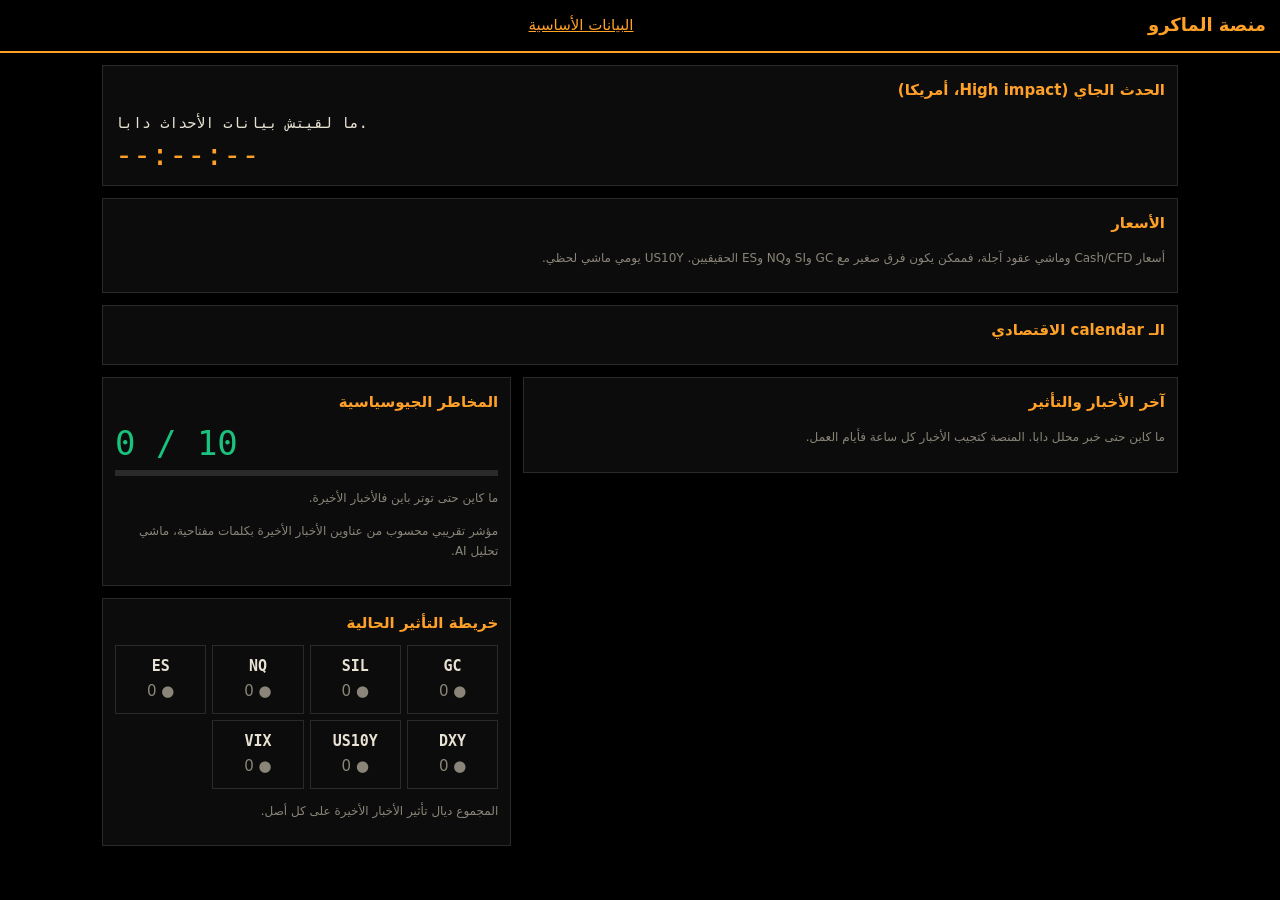
==== docs/index.html @ 212c4ec2 "Update index.html" ====
<!DOCTYPE html>
<html lang="ar" dir="rtl">
<head>
<meta charset="utf-8">
<meta name="viewport" content="width=device-width, initial-scale=1">
<title>منصة الماكرو</title>
<style>
:root{--bg:#000;--p:#0c0c0c;--ln:#2a2a2a;--tx:#e8e2d4;--mu:#8a8578;--am:#ffa028;--up:#19c37d;--dn:#ff4d4f}
*{box-sizing:border-box}
body{margin:0;background:var(--bg);color:var(--tx);font:15px/1.7 system-ui,sans-serif}
header{display:flex;justify-content:space-between;align-items:center;gap:8px;flex-wrap:wrap;padding:10px 14px;border-bottom:2px solid var(--am)}
h1{margin:0;font-size:18px;color:var(--am)}
h2{margin:0 0 8px;font-size:15px;color:var(--am)}
a.nav{color:var(--am)}
.tag{font-size:12px;color:var(--mu)}
main{display:grid;gap:12px;padding:12px;max-width:1100px;margin:auto}
@media(min-width:900px){main{grid-template-columns:1.6fr 1fr;align-items:start}.full{grid-column:1/-1}}
section{background:var(--p);border:1px solid var(--ln);padding:12px}
.tv{direction:ltr}
.news{padding:10px 0;border-top:1px solid var(--ln)}
.meta{display:flex;gap:10px;flex-wrap:wrap;font-size:12px;color:var(--mu)}
.hi{background:var(--am);color:#000;padding:0 6px;font-weight:600}
.news b{display:block;margin-top:2px}
.news a{color:var(--tx);text-decoration:none}
.news p{margin:4px 0 6px}
.chips{display:flex;gap:6px;flex-wrap:wrap}
.chip{border:1px solid var(--ln);padding:2px 8px;font-size:12px}
.up{color:var(--up)}.dn{color:var(--dn)}.nu{color:var(--mu)}.am{color:var(--am)}
.hm{display:grid;grid-template-columns:repeat(auto-fill,minmax(88px,1fr));gap:6px}
.cell{padding:8px;text-align:center;border:1px solid var(--ln)}
.ltr{direction:ltr;unicode-bidi:isolate;font-family:ui-monospace,monospace}
.risk{font-size:34px;line-height:1.2}
.bar{height:6px;background:var(--ln);margin:6px 0 10px}
.bar i{display:block;height:100%;width:0;background:var(--am)}
.zone{padding:6px 0;border-top:1px solid var(--ln);font-size:13px}
.zone b{color:var(--am)}
.cd{font-size:30px;color:var(--am);line-height:1.2}
.evrow{display:flex;justify-content:space-between;gap:8px;padding:6px 0;border-top:1px solid var(--ln);font-size:13px}
</style>
</head>
<body>
<header><h1>منصة الماكرو</h1><a class="nav" href="fundamentals.html">البيانات الأساسية</a><span class="tag" id="upd">كيتحمل...</span></header>
<main>

<section class="full"><h2>الحدث الجاي (High impact، أمريكا)</h2>
<div id="evname" class="ltr">--</div>
<div class="cd ltr" id="cd">--:--:--</div>
<div class="tag" id="evtime"></div>
<div id="evlist"></div></section>

<section class="full"><h2>الأسعار</h2>
<div class="tv tradingview-widget-container">
<div class="tradingview-widget-container__widget"></div>
<script type="text/javascript" src="https://s3.tradingview.com/external-embedding/embed-widget-market-quotes.js" async>
{
"width":"100%",
"height":360,
"symbolsGroups":[
{"name":"Markets","symbols":[
{"name":"OANDA:XAUUSD","displayName":"GC (Gold)"},
{"name":"OANDA:XAGUSD","displayName":"SIL (Silver)"},
{"name":"FOREXCOM:NSXUSD","displayName":"NQ (Nasdaq 100)"},
{"name":"FOREXCOM:SPXUSD","displayName":"ES (S&P 500)"},
{"name":"CAPITALCOM:DXY","displayName":"DXY"},
{"name":"FRED:DGS10","displayName":"US10Y"},
{"name":"CAPITALCOM:VIX","displayName":"VIX"}
]}
],
"showSymbolLogo":false,
"colorTheme":"dark",
"isTransparent":true,
"locale":"en"
}
</script>
</div>
<p class="tag">أسعار Cash/CFD وماشي عقود آجلة، فممكن يكون فرق صغير مع GC وSI وNQ وES الحقيقيين. US10Y يومي ماشي لحظي.</p></section>

<section class="full"><h2>الـ calendar الاقتصادي</h2>
<div class="tv tradingview-widget-container">
<div class="tradingview-widget-container__widget"></div>
<script type="text/javascript" src="https://s3.tradingview.com/external-embedding/embed-widget-events.js" async>
{
"colorTheme":"dark",
"isTransparent":true,
"width":"100%",
"height":"420",
"locale":"en",
"importanceFilter":"0,1",
"countryFilter":"us,eu,gb"
}
</script>
</div></section>

<section><h2>آخر الأخبار والتأثير</h2><div id="feed"></div></section>

<div>
<section><h2>المخاطر الجيوسياسية</h2>
<div class="risk ltr" id="risk">--</div>
<div class="bar"><i id="bar"></i></div>
<div id="zones"></div>
<p class="tag">مؤشر تقريبي محسوب من عناوين الأخبار الأخيرة بكلمات مفتاحية، ماشي تحليل AI.</p></section>

<section style="margin-top:12px"><h2>خريطة التأثير الحالية</h2><div class="hm" id="hm"></div>
<p class="tag">المجموع ديال تأثير الأخبار الأخيرة على كل أصل.</p></section>
</div>

</main>
<script>
var ASSETS=["GC","SIL","NQ","ES","DXY","US10Y","VIX"];
var DUR={instant:"لحظي",daily:"يومي",weekly:"أسبوعي"};
var ARR={up:"\u25b2",down:"\u25bc",neutral:"\u25cf"};
var CLS={up:"up",down:"dn",neutral:"nu"};
var GEO={
"الشرق الأوسط":["middle east","iran","israel","gaza","houthi","red sea","saudi","hormuz","lebanon","syria","yemen"],
"روسيا وأوكرانيا":["russia","ukraine","kremlin","putin","moscow","kyiv"],
"الصين وتايوان":["taiwan","south china sea","beijing"],
"كوريا":["north korea","pyongyang"],
"عقوبات وحرب تجارية":["sanction","tariff","embargo","trade war"]
};
function el(t,c,x){var e=document.createElement(t);if(c)e.className=c;if(x!==undefined)e.textContent=x;return e}

function geo(list){
  var items=list.slice(0,15),sum=0,zones={};
  items.forEach(function(n){
    var t=(n.title||"").toLowerCase(),hit=false;
    Object.keys(GEO).forEach(function(z){
      if(GEO[z].some(function(k){return t.indexOf(k)>-1})){
        hit=true;
        if(!zones[z])zones[z]={c:0,t:n.title||""};
        zones[z].c++;
      }
    });
    if(hit)sum+=(n.importance||2);
  });
  var idx=Math.min(10,Math.round(sum/4));
  var r=document.getElementById("risk");
  r.textContent=idx+" / 10";
  r.className="risk ltr "+(idx>=7?"dn":idx>=4?"am":"up");
  document.getElementById("bar").style.width=(idx*10)+"%";
  var z=document.getElementById("zones"),names=Object.keys(zones);
  if(!names.length){z.appendChild(el("p","tag","ما كاين حتى توتر باين فالأخبار الأخيرة."));return}
  names.sort(function(a,b){return zones[b].c-zones[a].c});
  names.forEach(function(nm){
    var d=el("div","zone");
    d.appendChild(el("b","",nm+" ("+zones[nm].c+") "));
    d.appendChild(el("span","tag ltr",zones[nm].t));
    z.appendChild(d);
  });
}

function render(list){
  var feed=document.getElementById("feed"),score={};
  ASSETS.forEach(function(a){score[a]=0});
  if(!list.length){feed.appendChild(el("p","tag","ما كاين حتى خبر محلل دابا. المنصة كتجيب الأخبار كل ساعة فأيام العمل."))}
  list.forEach(function(n){
    var d=el("div","news"),m=el("div","meta");
    m.appendChild(el("span","ltr",n.time||""));
    m.appendChild(el("span","",n.source||""));
    if((n.importance||0)>=4)m.appendChild(el("span","hi","High impact"));
    m.appendChild(el("span","","ثقة AI: "+(n.confidence||0)+"%"));
    d.appendChild(m);
    var b=el("b");
    if(/^https?:/.test(n.link||"")){var a=el("a","",n.title||"");a.href=n.link;a.target="_blank";a.rel="noopener";b.appendChild(a)}
    else b.textContent=n.title||"";
    d.appendChild(b);
    d.appendChild(el("p","",n.summary||""));
    var c=el("div","chips");
    (n.impacts||[]).forEach(function(i){
      var k=i.direction||"neutral";
      var ch=el("span","chip "+(CLS[k]||"nu"));
      ch.appendChild(el("span","ltr",i.asset+" "));
      ch.appendChild(document.createTextNode((ARR[k]||"")+" قوة "+i.strength+"/5 \u00b7 "+(DUR[i.duration]||i.duration)));
      c.appendChild(ch);
      if(score[i.asset]!==undefined)score[i.asset]+=(k==="up"?1:k==="down"?-1:0)*(i.strength||0);
    });
    d.appendChild(c);feed.appendChild(d);
  });
  var hm=document.getElementById("hm");
  ASSETS.forEach(function(a){
    var v=score[a],k=v>0?"up":v<0?"dn":"nu",cell=el("div","cell");
    cell.appendChild(el("b","ltr",a));cell.appendChild(el("br"));
    cell.appendChild(el("span",k,(v>0?"\u25b2 +":v<0?"\u25bc ":"\u25cf ")+v));
    hm.appendChild(cell);
  });
  geo(list);
  document.getElementById("upd").textContent=list.length?"آخر خبر: "+(list[0].time||"")+" (توقيت المغرب)":"";
}
fetch("news.json?t="+Date.now()).then(function(r){return r.json()}).then(render).catch(function(){
  document.getElementById("feed").appendChild(el("p","tag","ما قدرتش نحمل الأخبار. عاود حدث الصفحة بعد شوية."));
  document.getElementById("upd").textContent="";
});

var EVENTS=[];
function maTime(ts){
  return new Date(ts).toLocaleString("en-GB",{timeZone:"Africa/Casablanca",weekday:"short",day:"2-digit",month:"short",hour:"2-digit",minute:"2-digit"});
}
function pad(n){return String(n).padStart(2,"0")}
function tickEv(){
  var now=Date.now(),next=null;
  for(var i=0;i<EVENTS.length;i++){if(EVENTS[i].ts>now){next=EVENTS[i];break}}
  if(!next)return;
  var s=Math.floor((next.ts-now)/1000),d=Math.floor(s/86400),h=Math.floor(s%86400/3600),m=Math.floor(s%3600/60),sec=s%60;
  document.getElementById("cd").textContent=(d>0?d+"d ":"")+pad(h)+":"+pad(m)+":"+pad(sec);
}
function renderEvents(d){
  var name=document.getElementById("evname"),list=document.getElementById("evlist");
  if(!d||!d.calendar||!d.calendar.length){
    name.textContent="ما لقيتش بيانات الأحداث دابا.";
    return;
  }
  EVENTS=d.calendar;
  var now=Date.now(),up=EVENTS.filter(function(e){return e.ts>now});
  if(!up.length){name.textContent="ما كاين حتى حدث مهم فالأيام الجاية.";return}
  name.textContent=up[0].title;
  var t="التوقيت بالمغرب: "+maTime(up[0].ts);
  if(up[0].forecast)t+=" | Forecast: "+up[0].forecast;
  if(up[0].previous)t+=" | Previous: "+up[0].previous;
  document.getElementById("evtime").textContent=t;
  up.slice(1,5).forEach(function(e){
    var r=el("div","evrow");
    r.appendChild(el("span","ltr",e.title));
    r.appendChild(el("span","tag ltr",maTime(e.ts)));
    list.appendChild(r);
  });
  tickEv();setInterval(tickEv,1000);
}
fetch("data.json?t="+Date.now()).then(function(r){return r.json()}).then(renderEvents).catch(function(){
  document.getElementById("evname").textContent="ما لقيتش بيانات الأحداث دابا.";
});
</script>
</body>
</html>
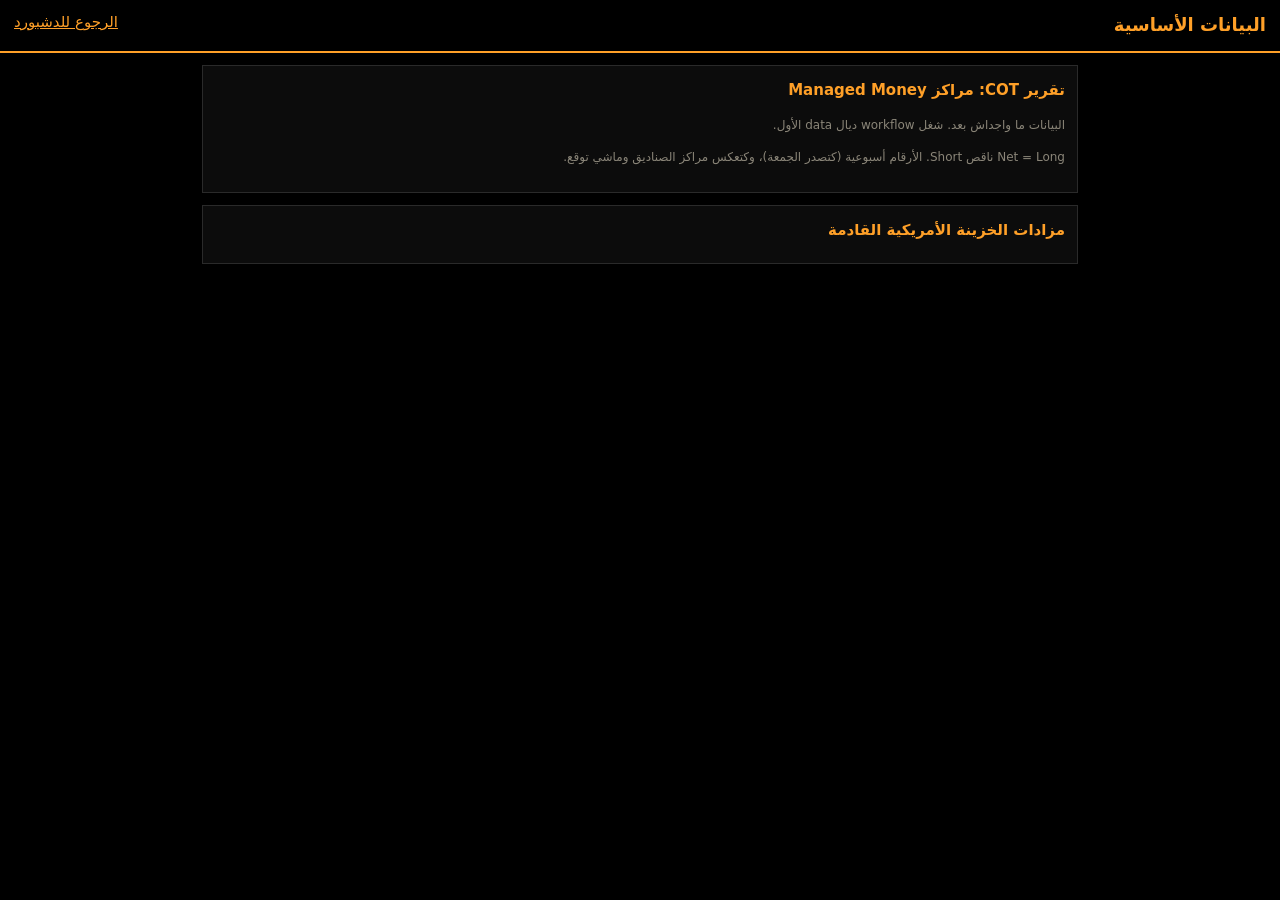
==== commit b4ef4f89: "Update index.html" ====
--- a/docs/index.html
+++ b/docs/index.html
@@ -3,229 +3,53 @@
 <head>
 <meta charset="utf-8">
 <meta name="viewport" content="width=device-width, initial-scale=1">
-<title>منصة الماكرو</title>
+<title>البيانات الأساسية</title>
 <style>
 :root{--bg:#000;--p:#0c0c0c;--ln:#2a2a2a;--tx:#e8e2d4;--mu:#8a8578;--am:#ffa028;--up:#19c37d;--dn:#ff4d4f}
 *{box-sizing:border-box}
 body{margin:0;background:var(--bg);color:var(--tx);font:15px/1.7 system-ui,sans-serif}
-header{display:flex;justify-content:space-between;align-items:center;gap:8px;flex-wrap:wrap;padding:10px 14px;border-bottom:2px solid var(--am)}
+header{display:flex;justify-content:space-between;gap:8px;flex-wrap:wrap;padding:10px 14px;border-bottom:2px solid var(--am)}
 h1{margin:0;font-size:18px;color:var(--am)}
 h2{margin:0 0 8px;font-size:15px;color:var(--am)}
-a.nav{color:var(--am)}
+a{color:var(--am)}
 .tag{font-size:12px;color:var(--mu)}
-main{display:grid;gap:12px;padding:12px;max-width:1100px;margin:auto}
-@media(min-width:900px){main{grid-template-columns:1.6fr 1fr;align-items:start}.full{grid-column:1/-1}}
+main{display:grid;gap:12px;padding:12px;max-width:900px;margin:auto}
 section{background:var(--p);border:1px solid var(--ln);padding:12px}
-.tv{direction:ltr}
-.news{padding:10px 0;border-top:1px solid var(--ln)}
-.meta{display:flex;gap:10px;flex-wrap:wrap;font-size:12px;color:var(--mu)}
-.hi{background:var(--am);color:#000;padding:0 6px;font-weight:600}
-.news b{display:block;margin-top:2px}
-.news a{color:var(--tx);text-decoration:none}
-.news p{margin:4px 0 6px}
-.chips{display:flex;gap:6px;flex-wrap:wrap}
-.chip{border:1px solid var(--ln);padding:2px 8px;font-size:12px}
-.up{color:var(--up)}.dn{color:var(--dn)}.nu{color:var(--mu)}.am{color:var(--am)}
-.hm{display:grid;grid-template-columns:repeat(auto-fill,minmax(88px,1fr));gap:6px}
-.cell{padding:8px;text-align:center;border:1px solid var(--ln)}
+.row{display:flex;justify-content:space-between;gap:8px;padding:6px 0;border-top:1px solid var(--ln);font-size:14px}
 .ltr{direction:ltr;unicode-bidi:isolate;font-family:ui-monospace,monospace}
-.risk{font-size:34px;line-height:1.2}
-.bar{height:6px;background:var(--ln);margin:6px 0 10px}
-.bar i{display:block;height:100%;width:0;background:var(--am)}
-.zone{padding:6px 0;border-top:1px solid var(--ln);font-size:13px}
-.zone b{color:var(--am)}
-.cd{font-size:30px;color:var(--am);line-height:1.2}
-.evrow{display:flex;justify-content:space-between;gap:8px;padding:6px 0;border-top:1px solid var(--ln);font-size:13px}
+.up{color:var(--up)}.dn{color:var(--dn)}
 </style>
 </head>
 <body>
-<header><h1>منصة الماكرو</h1><a class="nav" href="fundamentals.html">البيانات الأساسية</a><span class="tag" id="upd">كيتحمل...</span></header>
+<header><h1>البيانات الأساسية</h1><a href="index.html">الرجوع للدشبورد</a></header>
 <main>
-
-<section class="full"><h2>الحدث الجاي (High impact، أمريكا)</h2>
-<div id="evname" class="ltr">--</div>
-<div class="cd ltr" id="cd">--:--:--</div>
-<div class="tag" id="evtime"></div>
-<div id="evlist"></div></section>
-
-<section class="full"><h2>الأسعار</h2>
-<div class="tv tradingview-widget-container">
-<div class="tradingview-widget-container__widget"></div>
-<script type="text/javascript" src="https://s3.tradingview.com/external-embedding/embed-widget-market-quotes.js" async>
-{
-"width":"100%",
-"height":360,
-"symbolsGroups":[
-{"name":"Markets","symbols":[
-{"name":"OANDA:XAUUSD","displayName":"GC (Gold)"},
-{"name":"OANDA:XAGUSD","displayName":"SIL (Silver)"},
-{"name":"FOREXCOM:NSXUSD","displayName":"NQ (Nasdaq 100)"},
-{"name":"FOREXCOM:SPXUSD","displayName":"ES (S&P 500)"},
-{"name":"CAPITALCOM:DXY","displayName":"DXY"},
-{"name":"FRED:DGS10","displayName":"US10Y"},
-{"name":"CAPITALCOM:VIX","displayName":"VIX"}
-]}
-],
-"showSymbolLogo":false,
-"colorTheme":"dark",
-"isTransparent":true,
-"locale":"en"
-}
-</script>
-</div>
-<p class="tag">أسعار Cash/CFD وماشي عقود آجلة، فممكن يكون فرق صغير مع GC وSI وNQ وES الحقيقيين. US10Y يومي ماشي لحظي.</p></section>
-
-<section class="full"><h2>الـ calendar الاقتصادي</h2>
-<div class="tv tradingview-widget-container">
-<div class="tradingview-widget-container__widget"></div>
-<script type="text/javascript" src="https://s3.tradingview.com/external-embedding/embed-widget-events.js" async>
-{
-"colorTheme":"dark",
-"isTransparent":true,
-"width":"100%",
-"height":"420",
-"locale":"en",
-"importanceFilter":"0,1",
-"countryFilter":"us,eu,gb"
-}
-</script>
-</div></section>
-
-<section><h2>آخر الأخبار والتأثير</h2><div id="feed"></div></section>
-
-<div>
-<section><h2>المخاطر الجيوسياسية</h2>
-<div class="risk ltr" id="risk">--</div>
-<div class="bar"><i id="bar"></i></div>
-<div id="zones"></div>
-<p class="tag">مؤشر تقريبي محسوب من عناوين الأخبار الأخيرة بكلمات مفتاحية، ماشي تحليل AI.</p></section>
-
-<section style="margin-top:12px"><h2>خريطة التأثير الحالية</h2><div class="hm" id="hm"></div>
-<p class="tag">المجموع ديال تأثير الأخبار الأخيرة على كل أصل.</p></section>
-</div>
-
+<section><h2>تقرير COT: مراكز Managed Money</h2><div id="cot"></div>
+<p class="tag">Net = Long ناقص Short. الأرقام أسبوعية (كتصدر الجمعة)، وكتعكس مراكز الصناديق وماشي توقع.</p></section>
+<section><h2>مزادات الخزينة الأمريكية القادمة</h2><div id="auc"></div></section>
+<p class="tag" id="upd"></p>
 </main>
 <script>
-var ASSETS=["GC","SIL","NQ","ES","DXY","US10Y","VIX"];
-var DUR={instant:"لحظي",daily:"يومي",weekly:"أسبوعي"};
-var ARR={up:"\u25b2",down:"\u25bc",neutral:"\u25cf"};
-var CLS={up:"up",down:"dn",neutral:"nu"};
-var GEO={
-"الشرق الأوسط":["middle east","iran","israel","gaza","houthi","red sea","saudi","hormuz","lebanon","syria","yemen"],
-"روسيا وأوكرانيا":["russia","ukraine","kremlin","putin","moscow","kyiv"],
-"الصين وتايوان":["taiwan","south china sea","beijing"],
-"كوريا":["north korea","pyongyang"],
-"عقوبات وحرب تجارية":["sanction","tariff","embargo","trade war"]
-};
 function el(t,c,x){var e=document.createElement(t);if(c)e.className=c;if(x!==undefined)e.textContent=x;return e}
-
-function geo(list){
-  var items=list.slice(0,15),sum=0,zones={};
-  items.forEach(function(n){
-    var t=(n.title||"").toLowerCase(),hit=false;
-    Object.keys(GEO).forEach(function(z){
-      if(GEO[z].some(function(k){return t.indexOf(k)>-1})){
-        hit=true;
-        if(!zones[z])zones[z]={c:0,t:n.title||""};
-        zones[z].c++;
-      }
+function row(a,b,cls){var r=el("div","row");r.appendChild(el("span","",a));r.appendChild(el("span","ltr "+(cls||""),b));return r}
+function fmt(n){return Number(n).toLocaleString("en-US")}
+fetch("data.json?t="+Date.now()).then(function(r){return r.json()}).then(function(d){
+  var c=document.getElementById("cot"),a=document.getElementById("auc");
+  if(d.cot&&Object.keys(d.cot).length){
+    Object.keys(d.cot).forEach(function(k){
+      var x=d.cot[k];
+      c.appendChild(row(k+" ("+x.date+")","Long "+fmt(x.long)+" / Short "+fmt(x.short)));
+      c.appendChild(row("Net",fmt(x.net)+(x.change===null?"":" ("+(x.change>0?"+":"")+fmt(x.change)+")"),x.change>0?"up":x.change<0?"dn":""));
     });
-    if(hit)sum+=(n.importance||2);
-  });
-  var idx=Math.min(10,Math.round(sum/4));
-  var r=document.getElementById("risk");
-  r.textContent=idx+" / 10";
-  r.className="risk ltr "+(idx>=7?"dn":idx>=4?"am":"up");
-  document.getElementById("bar").style.width=(idx*10)+"%";
-  var z=document.getElementById("zones"),names=Object.keys(zones);
-  if(!names.length){z.appendChild(el("p","tag","ما كاين حتى توتر باين فالأخبار الأخيرة."));return}
-  names.sort(function(a,b){return zones[b].c-zones[a].c});
-  names.forEach(function(nm){
-    var d=el("div","zone");
-    d.appendChild(el("b","",nm+" ("+zones[nm].c+") "));
-    d.appendChild(el("span","tag ltr",zones[nm].t));
-    z.appendChild(d);
-  });
-}
-
-function render(list){
-  var feed=document.getElementById("feed"),score={};
-  ASSETS.forEach(function(a){score[a]=0});
-  if(!list.length){feed.appendChild(el("p","tag","ما كاين حتى خبر محلل دابا. المنصة كتجيب الأخبار كل ساعة فأيام العمل."))}
-  list.forEach(function(n){
-    var d=el("div","news"),m=el("div","meta");
-    m.appendChild(el("span","ltr",n.time||""));
-    m.appendChild(el("span","",n.source||""));
-    if((n.importance||0)>=4)m.appendChild(el("span","hi","High impact"));
-    m.appendChild(el("span","","ثقة AI: "+(n.confidence||0)+"%"));
-    d.appendChild(m);
-    var b=el("b");
-    if(/^https?:/.test(n.link||"")){var a=el("a","",n.title||"");a.href=n.link;a.target="_blank";a.rel="noopener";b.appendChild(a)}
-    else b.textContent=n.title||"";
-    d.appendChild(b);
-    d.appendChild(el("p","",n.summary||""));
-    var c=el("div","chips");
-    (n.impacts||[]).forEach(function(i){
-      var k=i.direction||"neutral";
-      var ch=el("span","chip "+(CLS[k]||"nu"));
-      ch.appendChild(el("span","ltr",i.asset+" "));
-      ch.appendChild(document.createTextNode((ARR[k]||"")+" قوة "+i.strength+"/5 \u00b7 "+(DUR[i.duration]||i.duration)));
-      c.appendChild(ch);
-      if(score[i.asset]!==undefined)score[i.asset]+=(k==="up"?1:k==="down"?-1:0)*(i.strength||0);
+  }else c.appendChild(el("p","tag","ما قدرتش نجيب بيانات COT دابا."));
+  if(d.auctions&&d.auctions.length){
+    d.auctions.forEach(function(x){
+      var amt=parseFloat(x.amount);
+      a.appendChild(row(x.date+" \u00b7 "+x.type,(x.term||"")+(isNaN(amt)?"":" \u00b7 $"+(amt/1e9).toFixed(1)+"B")));
     });
-    d.appendChild(c);feed.appendChild(d);
-  });
-  var hm=document.getElementById("hm");
-  ASSETS.forEach(function(a){
-    var v=score[a],k=v>0?"up":v<0?"dn":"nu",cell=el("div","cell");
-    cell.appendChild(el("b","ltr",a));cell.appendChild(el("br"));
-    cell.appendChild(el("span",k,(v>0?"\u25b2 +":v<0?"\u25bc ":"\u25cf ")+v));
-    hm.appendChild(cell);
-  });
-  geo(list);
-  document.getElementById("upd").textContent=list.length?"آخر خبر: "+(list[0].time||"")+" (توقيت المغرب)":"";
-}
-fetch("news.json?t="+Date.now()).then(function(r){return r.json()}).then(render).catch(function(){
-  document.getElementById("feed").appendChild(el("p","tag","ما قدرتش نحمل الأخبار. عاود حدث الصفحة بعد شوية."));
-  document.getElementById("upd").textContent="";
-});
-
-var EVENTS=[];
-function maTime(ts){
-  return new Date(ts).toLocaleString("en-GB",{timeZone:"Africa/Casablanca",weekday:"short",day:"2-digit",month:"short",hour:"2-digit",minute:"2-digit"});
-}
-function pad(n){return String(n).padStart(2,"0")}
-function tickEv(){
-  var now=Date.now(),next=null;
-  for(var i=0;i<EVENTS.length;i++){if(EVENTS[i].ts>now){next=EVENTS[i];break}}
-  if(!next)return;
-  var s=Math.floor((next.ts-now)/1000),d=Math.floor(s/86400),h=Math.floor(s%86400/3600),m=Math.floor(s%3600/60),sec=s%60;
-  document.getElementById("cd").textContent=(d>0?d+"d ":"")+pad(h)+":"+pad(m)+":"+pad(sec);
-}
-function renderEvents(d){
-  var name=document.getElementById("evname"),list=document.getElementById("evlist");
-  if(!d||!d.calendar||!d.calendar.length){
-    name.textContent="ما لقيتش بيانات الأحداث دابا.";
-    return;
-  }
-  EVENTS=d.calendar;
-  var now=Date.now(),up=EVENTS.filter(function(e){return e.ts>now});
-  if(!up.length){name.textContent="ما كاين حتى حدث مهم فالأيام الجاية.";return}
-  name.textContent=up[0].title;
-  var t="التوقيت بالمغرب: "+maTime(up[0].ts);
-  if(up[0].forecast)t+=" | Forecast: "+up[0].forecast;
-  if(up[0].previous)t+=" | Previous: "+up[0].previous;
-  document.getElementById("evtime").textContent=t;
-  up.slice(1,5).forEach(function(e){
-    var r=el("div","evrow");
-    r.appendChild(el("span","ltr",e.title));
-    r.appendChild(el("span","tag ltr",maTime(e.ts)));
-    list.appendChild(r);
-  });
-  tickEv();setInterval(tickEv,1000);
-}
-fetch("data.json?t="+Date.now()).then(function(r){return r.json()}).then(renderEvents).catch(function(){
-  document.getElementById("evname").textContent="ما لقيتش بيانات الأحداث دابا.";
+  }else a.appendChild(el("p","tag","ما قدرتش نجيب المزادات دابا."));
+  document.getElementById("upd").textContent="آخر تحديث: "+d.updated+" (توقيت المغرب)";
+}).catch(function(){
+  document.getElementById("cot").appendChild(el("p","tag","البيانات ما واجداش بعد. شغل workflow ديال data الأول."));
 });
 </script>
 </body>
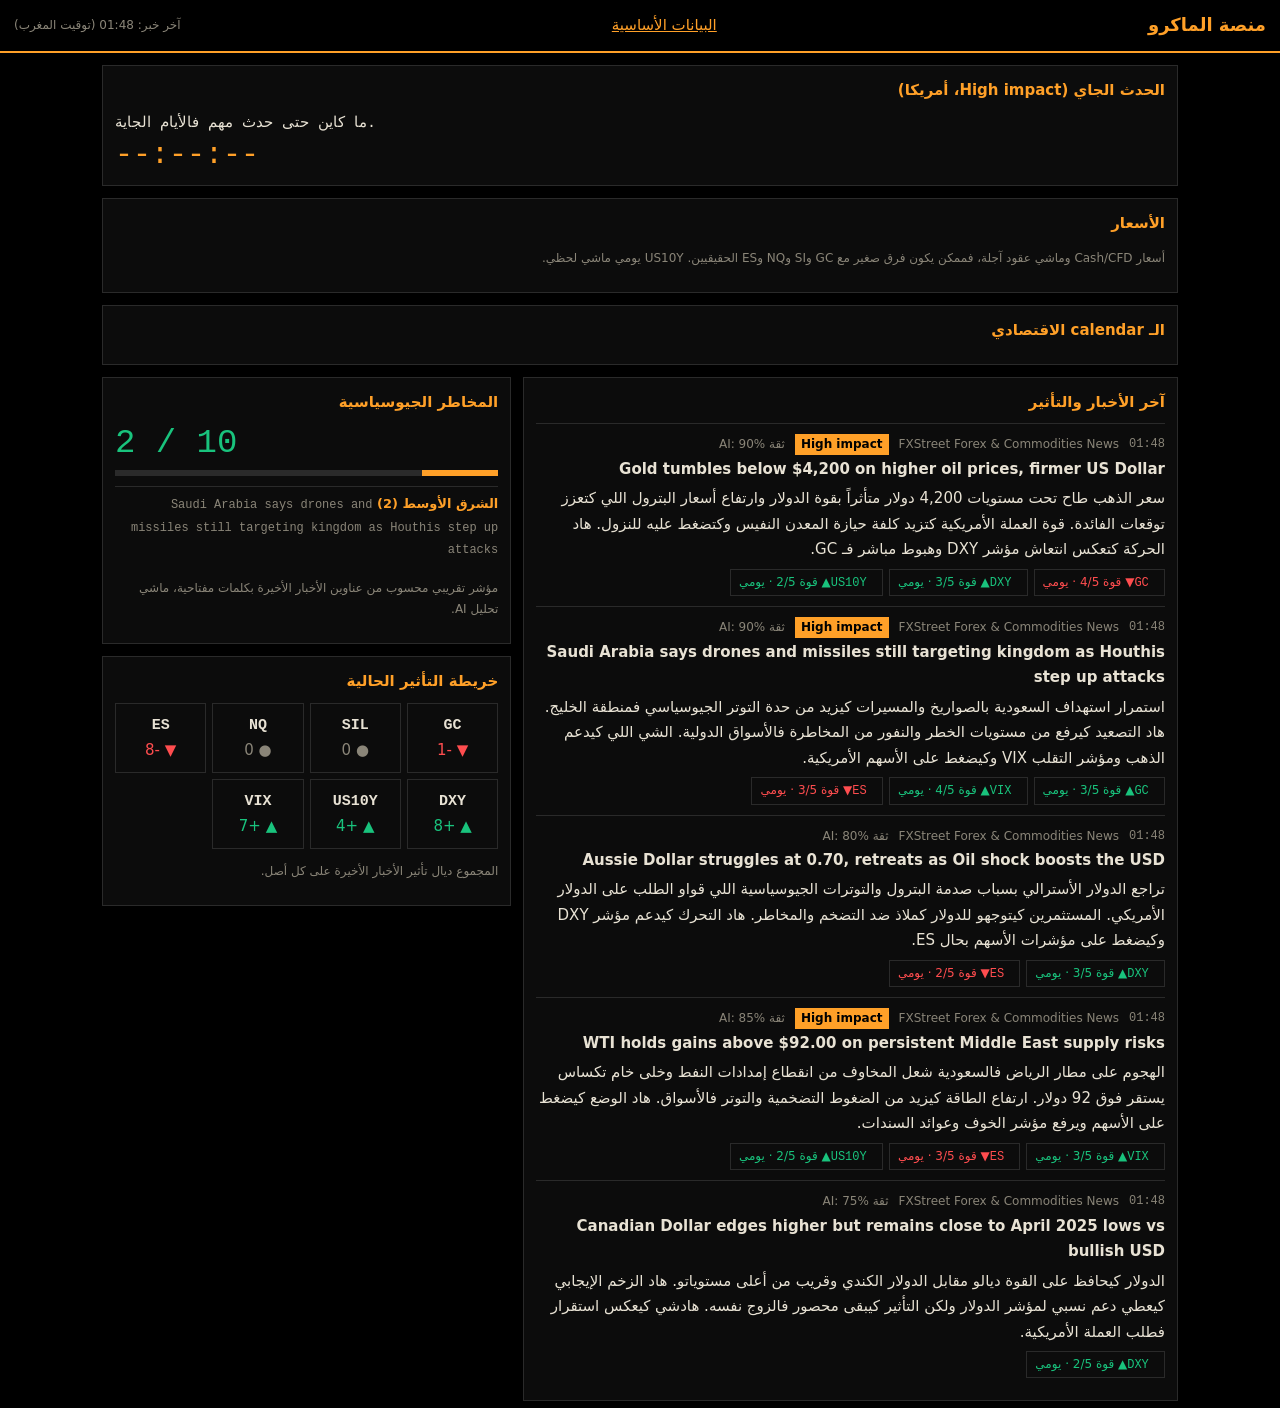
==== commit 433883b8: "Update index.html" ====
--- a/docs/index.html
+++ b/docs/index.html
@@ -3,53 +3,229 @@
 <head>
 <meta charset="utf-8">
 <meta name="viewport" content="width=device-width, initial-scale=1">
-<title>البيانات الأساسية</title>
+<title>منصة الماكرو</title>
 <style>
 :root{--bg:#000;--p:#0c0c0c;--ln:#2a2a2a;--tx:#e8e2d4;--mu:#8a8578;--am:#ffa028;--up:#19c37d;--dn:#ff4d4f}
 *{box-sizing:border-box}
 body{margin:0;background:var(--bg);color:var(--tx);font:15px/1.7 system-ui,sans-serif}
-header{display:flex;justify-content:space-between;gap:8px;flex-wrap:wrap;padding:10px 14px;border-bottom:2px solid var(--am)}
+header{display:flex;justify-content:space-between;align-items:center;gap:8px;flex-wrap:wrap;padding:10px 14px;border-bottom:2px solid var(--am)}
 h1{margin:0;font-size:18px;color:var(--am)}
 h2{margin:0 0 8px;font-size:15px;color:var(--am)}
-a{color:var(--am)}
+a.nav{color:var(--am)}
 .tag{font-size:12px;color:var(--mu)}
-main{display:grid;gap:12px;padding:12px;max-width:900px;margin:auto}
+main{display:grid;gap:12px;padding:12px;max-width:1100px;margin:auto}
+@media(min-width:900px){main{grid-template-columns:1.6fr 1fr;align-items:start}.full{grid-column:1/-1}}
 section{background:var(--p);border:1px solid var(--ln);padding:12px}
-.row{display:flex;justify-content:space-between;gap:8px;padding:6px 0;border-top:1px solid var(--ln);font-size:14px}
+.tv{direction:ltr}
+.news{padding:10px 0;border-top:1px solid var(--ln)}
+.meta{display:flex;gap:10px;flex-wrap:wrap;font-size:12px;color:var(--mu)}
+.hi{background:var(--am);color:#000;padding:0 6px;font-weight:600}
+.news b{display:block;margin-top:2px}
+.news a{color:var(--tx);text-decoration:none}
+.news p{margin:4px 0 6px}
+.chips{display:flex;gap:6px;flex-wrap:wrap}
+.chip{border:1px solid var(--ln);padding:2px 8px;font-size:12px}
+.up{color:var(--up)}.dn{color:var(--dn)}.nu{color:var(--mu)}.am{color:var(--am)}
+.hm{display:grid;grid-template-columns:repeat(auto-fill,minmax(88px,1fr));gap:6px}
+.cell{padding:8px;text-align:center;border:1px solid var(--ln)}
 .ltr{direction:ltr;unicode-bidi:isolate;font-family:ui-monospace,monospace}
-.up{color:var(--up)}.dn{color:var(--dn)}
+.risk{font-size:34px;line-height:1.2}
+.bar{height:6px;background:var(--ln);margin:6px 0 10px}
+.bar i{display:block;height:100%;width:0;background:var(--am)}
+.zone{padding:6px 0;border-top:1px solid var(--ln);font-size:13px}
+.zone b{color:var(--am)}
+.cd{font-size:30px;color:var(--am);line-height:1.2}
+.evrow{display:flex;justify-content:space-between;gap:8px;padding:6px 0;border-top:1px solid var(--ln);font-size:13px}
 </style>
 </head>
 <body>
-<header><h1>البيانات الأساسية</h1><a href="index.html">الرجوع للدشبورد</a></header>
+<header><h1>منصة الماكرو</h1><a class="nav" href="fundamentals.html">البيانات الأساسية</a><span class="tag" id="upd">كيتحمل...</span></header>
 <main>
-<section><h2>تقرير COT: مراكز Managed Money</h2><div id="cot"></div>
-<p class="tag">Net = Long ناقص Short. الأرقام أسبوعية (كتصدر الجمعة)، وكتعكس مراكز الصناديق وماشي توقع.</p></section>
-<section><h2>مزادات الخزينة الأمريكية القادمة</h2><div id="auc"></div></section>
-<p class="tag" id="upd"></p>
+
+<section class="full"><h2>الحدث الجاي (High impact، أمريكا)</h2>
+<div id="evname" class="ltr">--</div>
+<div class="cd ltr" id="cd">--:--:--</div>
+<div class="tag" id="evtime"></div>
+<div id="evlist"></div></section>
+
+<section class="full"><h2>الأسعار</h2>
+<div class="tv tradingview-widget-container">
+<div class="tradingview-widget-container__widget"></div>
+<script type="text/javascript" src="https://s3.tradingview.com/external-embedding/embed-widget-market-quotes.js" async>
+{
+"width":"100%",
+"height":360,
+"symbolsGroups":[
+{"name":"Markets","symbols":[
+{"name":"OANDA:XAUUSD","displayName":"GC (Gold)"},
+{"name":"OANDA:XAGUSD","displayName":"SIL (Silver)"},
+{"name":"FOREXCOM:NSXUSD","displayName":"NQ (Nasdaq 100)"},
+{"name":"FOREXCOM:SPXUSD","displayName":"ES (S&P 500)"},
+{"name":"CAPITALCOM:DXY","displayName":"DXY"},
+{"name":"FRED:DGS10","displayName":"US10Y"},
+{"name":"CAPITALCOM:VIX","displayName":"VIX"}
+]}
+],
+"showSymbolLogo":false,
+"colorTheme":"dark",
+"isTransparent":true,
+"locale":"en"
+}
+</script>
+</div>
+<p class="tag">أسعار Cash/CFD وماشي عقود آجلة، فممكن يكون فرق صغير مع GC وSI وNQ وES الحقيقيين. US10Y يومي ماشي لحظي.</p></section>
+
+<section class="full"><h2>الـ calendar الاقتصادي</h2>
+<div class="tv tradingview-widget-container">
+<div class="tradingview-widget-container__widget"></div>
+<script type="text/javascript" src="https://s3.tradingview.com/external-embedding/embed-widget-events.js" async>
+{
+"colorTheme":"dark",
+"isTransparent":true,
+"width":"100%",
+"height":"420",
+"locale":"en",
+"importanceFilter":"0,1",
+"countryFilter":"us,eu,gb"
+}
+</script>
+</div></section>
+
+<section><h2>آخر الأخبار والتأثير</h2><div id="feed"></div></section>
+
+<div>
+<section><h2>المخاطر الجيوسياسية</h2>
+<div class="risk ltr" id="risk">--</div>
+<div class="bar"><i id="bar"></i></div>
+<div id="zones"></div>
+<p class="tag">مؤشر تقريبي محسوب من عناوين الأخبار الأخيرة بكلمات مفتاحية، ماشي تحليل AI.</p></section>
+
+<section style="margin-top:12px"><h2>خريطة التأثير الحالية</h2><div class="hm" id="hm"></div>
+<p class="tag">المجموع ديال تأثير الأخبار الأخيرة على كل أصل.</p></section>
+</div>
+
 </main>
 <script>
+var ASSETS=["GC","SIL","NQ","ES","DXY","US10Y","VIX"];
+var DUR={instant:"لحظي",daily:"يومي",weekly:"أسبوعي"};
+var ARR={up:"\u25b2",down:"\u25bc",neutral:"\u25cf"};
+var CLS={up:"up",down:"dn",neutral:"nu"};
+var GEO={
+"الشرق الأوسط":["middle east","iran","israel","gaza","houthi","red sea","saudi","hormuz","lebanon","syria","yemen"],
+"روسيا وأوكرانيا":["russia","ukraine","kremlin","putin","moscow","kyiv"],
+"الصين وتايوان":["taiwan","south china sea","beijing"],
+"كوريا":["north korea","pyongyang"],
+"عقوبات وحرب تجارية":["sanction","tariff","embargo","trade war"]
+};
 function el(t,c,x){var e=document.createElement(t);if(c)e.className=c;if(x!==undefined)e.textContent=x;return e}
-function row(a,b,cls){var r=el("div","row");r.appendChild(el("span","",a));r.appendChild(el("span","ltr "+(cls||""),b));return r}
-function fmt(n){return Number(n).toLocaleString("en-US")}
-fetch("data.json?t="+Date.now()).then(function(r){return r.json()}).then(function(d){
-  var c=document.getElementById("cot"),a=document.getElementById("auc");
-  if(d.cot&&Object.keys(d.cot).length){
-    Object.keys(d.cot).forEach(function(k){
-      var x=d.cot[k];
-      c.appendChild(row(k+" ("+x.date+")","Long "+fmt(x.long)+" / Short "+fmt(x.short)));
-      c.appendChild(row("Net",fmt(x.net)+(x.change===null?"":" ("+(x.change>0?"+":"")+fmt(x.change)+")"),x.change>0?"up":x.change<0?"dn":""));
+
+function geo(list){
+  var items=list.slice(0,15),sum=0,zones={};
+  items.forEach(function(n){
+    var t=(n.title||"").toLowerCase(),hit=false;
+    Object.keys(GEO).forEach(function(z){
+      if(GEO[z].some(function(k){return t.indexOf(k)>-1})){
+        hit=true;
+        if(!zones[z])zones[z]={c:0,t:n.title||""};
+        zones[z].c++;
+      }
     });
-  }else c.appendChild(el("p","tag","ما قدرتش نجيب بيانات COT دابا."));
-  if(d.auctions&&d.auctions.length){
-    d.auctions.forEach(function(x){
-      var amt=parseFloat(x.amount);
-      a.appendChild(row(x.date+" \u00b7 "+x.type,(x.term||"")+(isNaN(amt)?"":" \u00b7 $"+(amt/1e9).toFixed(1)+"B")));
+    if(hit)sum+=(n.importance||2);
+  });
+  var idx=Math.min(10,Math.round(sum/4));
+  var r=document.getElementById("risk");
+  r.textContent=idx+" / 10";
+  r.className="risk ltr "+(idx>=7?"dn":idx>=4?"am":"up");
+  document.getElementById("bar").style.width=(idx*10)+"%";
+  var z=document.getElementById("zones"),names=Object.keys(zones);
+  if(!names.length){z.appendChild(el("p","tag","ما كاين حتى توتر باين فالأخبار الأخيرة."));return}
+  names.sort(function(a,b){return zones[b].c-zones[a].c});
+  names.forEach(function(nm){
+    var d=el("div","zone");
+    d.appendChild(el("b","",nm+" ("+zones[nm].c+") "));
+    d.appendChild(el("span","tag ltr",zones[nm].t));
+    z.appendChild(d);
+  });
+}
+
+function render(list){
+  var feed=document.getElementById("feed"),score={};
+  ASSETS.forEach(function(a){score[a]=0});
+  if(!list.length){feed.appendChild(el("p","tag","ما كاين حتى خبر محلل دابا. المنصة كتجيب الأخبار كل ساعة فأيام العمل."))}
+  list.forEach(function(n){
+    var d=el("div","news"),m=el("div","meta");
+    m.appendChild(el("span","ltr",n.time||""));
+    m.appendChild(el("span","",n.source||""));
+    if((n.importance||0)>=4)m.appendChild(el("span","hi","High impact"));
+    m.appendChild(el("span","","ثقة AI: "+(n.confidence||0)+"%"));
+    d.appendChild(m);
+    var b=el("b");
+    if(/^https?:/.test(n.link||"")){var a=el("a","",n.title||"");a.href=n.link;a.target="_blank";a.rel="noopener";b.appendChild(a)}
+    else b.textContent=n.title||"";
+    d.appendChild(b);
+    d.appendChild(el("p","",n.summary||""));
+    var c=el("div","chips");
+    (n.impacts||[]).forEach(function(i){
+      var k=i.direction||"neutral";
+      var ch=el("span","chip "+(CLS[k]||"nu"));
+      ch.appendChild(el("span","ltr",i.asset+" "));
+      ch.appendChild(document.createTextNode((ARR[k]||"")+" قوة "+i.strength+"/5 \u00b7 "+(DUR[i.duration]||i.duration)));
+      c.appendChild(ch);
+      if(score[i.asset]!==undefined)score[i.asset]+=(k==="up"?1:k==="down"?-1:0)*(i.strength||0);
     });
-  }else a.appendChild(el("p","tag","ما قدرتش نجيب المزادات دابا."));
-  document.getElementById("upd").textContent="آخر تحديث: "+d.updated+" (توقيت المغرب)";
-}).catch(function(){
-  document.getElementById("cot").appendChild(el("p","tag","البيانات ما واجداش بعد. شغل workflow ديال data الأول."));
+    d.appendChild(c);feed.appendChild(d);
+  });
+  var hm=document.getElementById("hm");
+  ASSETS.forEach(function(a){
+    var v=score[a],k=v>0?"up":v<0?"dn":"nu",cell=el("div","cell");
+    cell.appendChild(el("b","ltr",a));cell.appendChild(el("br"));
+    cell.appendChild(el("span",k,(v>0?"\u25b2 +":v<0?"\u25bc ":"\u25cf ")+v));
+    hm.appendChild(cell);
+  });
+  geo(list);
+  document.getElementById("upd").textContent=list.length?"آخر خبر: "+(list[0].time||"")+" (توقيت المغرب)":"";
+}
+fetch("news.json?t="+Date.now()).then(function(r){return r.json()}).then(render).catch(function(){
+  document.getElementById("feed").appendChild(el("p","tag","ما قدرتش نحمل الأخبار. عاود حدث الصفحة بعد شوية."));
+  document.getElementById("upd").textContent="";
+});
+
+var EVENTS=[];
+function maTime(ts){
+  return new Date(ts).toLocaleString("en-GB",{timeZone:"Africa/Casablanca",weekday:"short",day:"2-digit",month:"short",hour:"2-digit",minute:"2-digit"});
+}
+function pad(n){return String(n).padStart(2,"0")}
+function tickEv(){
+  var now=Date.now(),next=null;
+  for(var i=0;i<EVENTS.length;i++){if(EVENTS[i].ts>now){next=EVENTS[i];break}}
+  if(!next)return;
+  var s=Math.floor((next.ts-now)/1000),d=Math.floor(s/86400),h=Math.floor(s%86400/3600),m=Math.floor(s%3600/60),sec=s%60;
+  document.getElementById("cd").textContent=(d>0?d+"d ":"")+pad(h)+":"+pad(m)+":"+pad(sec);
+}
+function renderEvents(d){
+  var name=document.getElementById("evname"),list=document.getElementById("evlist");
+  if(!d||!d.calendar||!d.calendar.length){
+    name.textContent="ما لقيتش بيانات الأحداث دابا.";
+    return;
+  }
+  EVENTS=d.calendar;
+  var now=Date.now(),up=EVENTS.filter(function(e){return e.ts>now});
+  if(!up.length){name.textContent="ما كاين حتى حدث مهم فالأيام الجاية.";return}
+  name.textContent=up[0].title;
+  var t="التوقيت بالمغرب: "+maTime(up[0].ts);
+  if(up[0].forecast)t+=" | Forecast: "+up[0].forecast;
+  if(up[0].previous)t+=" | Previous: "+up[0].previous;
+  document.getElementById("evtime").textContent=t;
+  up.slice(1,5).forEach(function(e){
+    var r=el("div","evrow");
+    r.appendChild(el("span","ltr",e.title));
+    r.appendChild(el("span","tag ltr",maTime(e.ts)));
+    list.appendChild(r);
+  });
+  tickEv();setInterval(tickEv,1000);
+}
+fetch("data.json?t="+Date.now()).then(function(r){return r.json()}).then(renderEvents).catch(function(){
+  document.getElementById("evname").textContent="ما لقيتش بيانات الأحداث دابا.";
 });
 </script>
 </body>
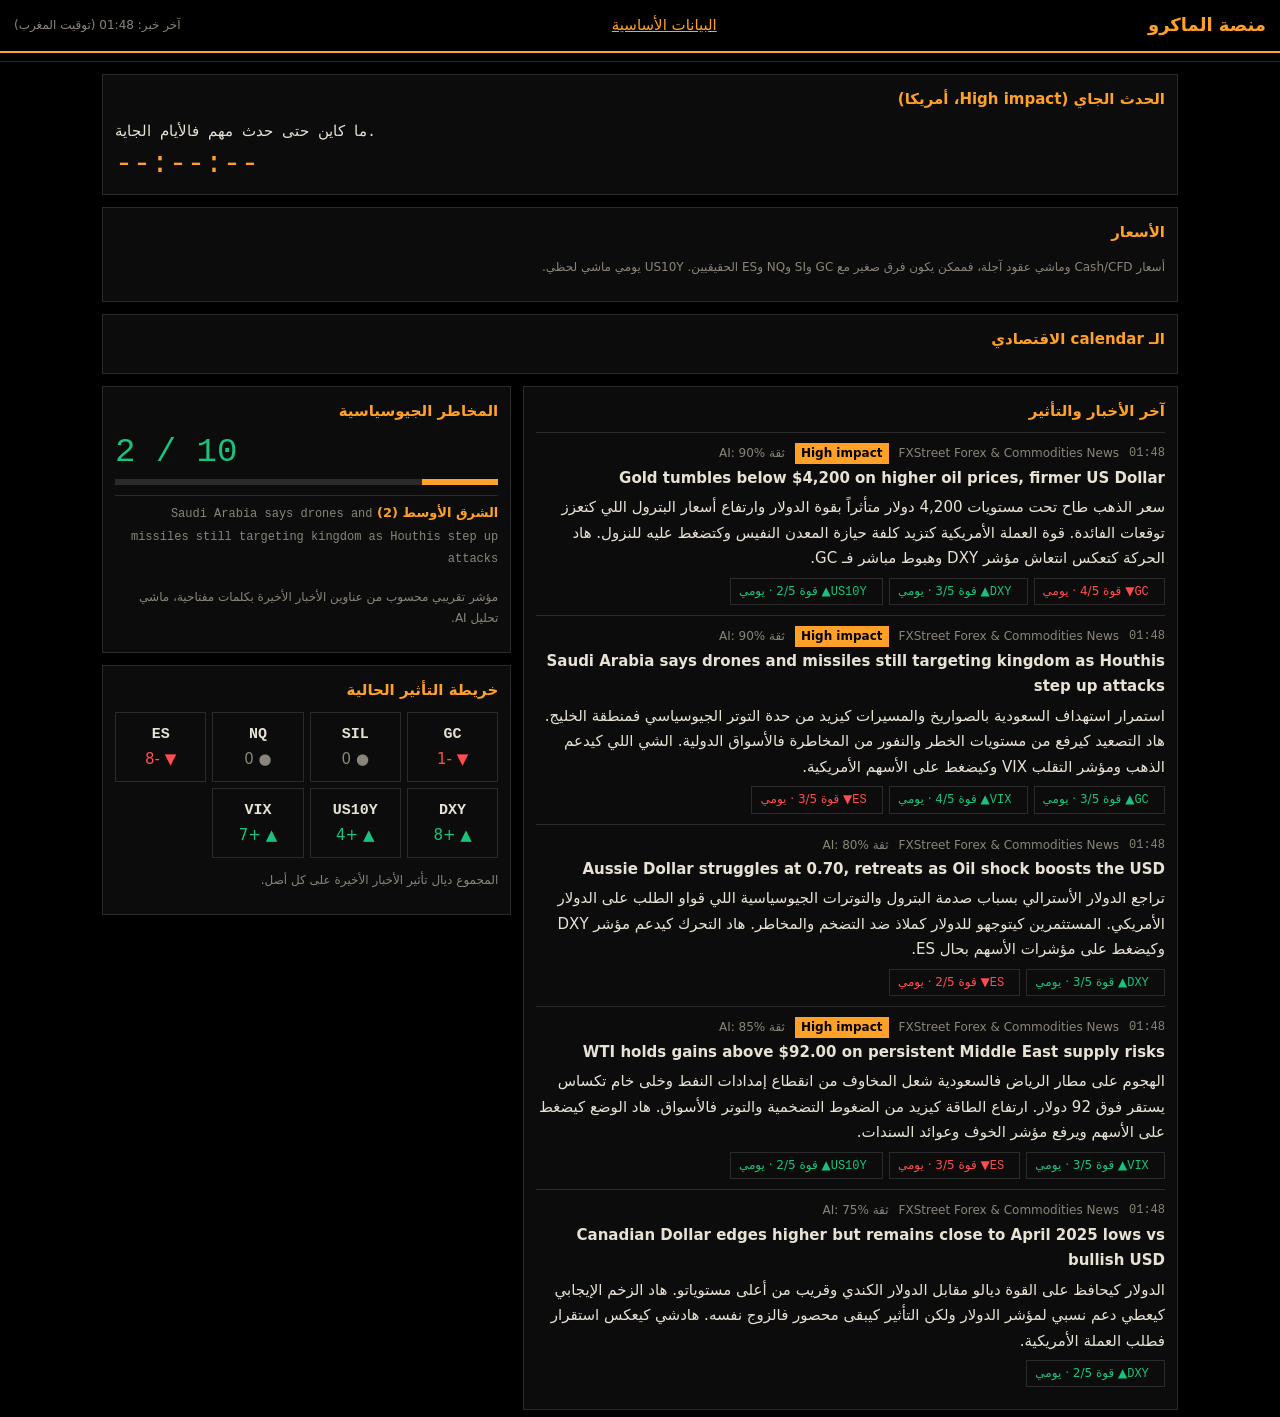
==== commit 1e3f9a36: "Update index.html" ====
--- a/docs/index.html
+++ b/docs/index.html
@@ -13,6 +13,8 @@
 h2{margin:0 0 8px;font-size:15px;color:var(--am)}
 a.nav{color:var(--am)}
 .tag{font-size:12px;color:var(--mu)}
+.status{padding:4px 14px;font-size:12px;border-bottom:1px solid var(--ln);color:var(--mu)}
+.status.bad{color:#000;background:var(--dn)}
 main{display:grid;gap:12px;padding:12px;max-width:1100px;margin:auto}
 @media(min-width:900px){main{grid-template-columns:1.6fr 1fr;align-items:start}.full{grid-column:1/-1}}
 section{background:var(--p);border:1px solid var(--ln);padding:12px}
@@ -40,6 +42,7 @@
 </head>
 <body>
 <header><h1>منصة الماكرو</h1><a class="nav" href="fundamentals.html">البيانات الأساسية</a><span class="tag" id="upd">كيتحمل...</span></header>
+<div class="status" id="health"></div>
 <main>
 
 <section class="full"><h2>الحدث الجاي (High impact، أمريكا)</h2>
@@ -227,6 +230,33 @@
 fetch("data.json?t="+Date.now()).then(function(r){return r.json()}).then(renderEvents).catch(function(){
   document.getElementById("evname").textContent="ما لقيتش بيانات الأحداث دابا.";
 });
+
+var AI_TXT={ok:"Gemini خدام",quota:"حد Gemini وصل",error:"خطأ فـ Gemini",idle:"ما كاين أخبار جديدة"};
+function ageText(min){
+  if(min<60)return min+" دقيقة";
+  var h=Math.floor(min/60);
+  return h<24?h+" ساعة":Math.floor(h/24)+" يوم";
+}
+function inWorkHours(){
+  var p=new Intl.DateTimeFormat("en-GB",{timeZone:"Africa/Casablanca",weekday:"short",hour:"2-digit",hour12:false}).formatToParts(new Date());
+  var wd="",hr=0;
+  p.forEach(function(x){if(x.type==="weekday")wd=x.value;if(x.type==="hour")hr=parseInt(x.value,10)%24});
+  return ["Mon","Tue","Wed","Thu","Fri"].indexOf(wd)>-1&&hr>=7&&hr<=21;
+}
+fetch("status.json?t="+Date.now()).then(function(r){return r.json()}).then(function(s){
+  var box=document.getElementById("health");
+  var last=new Date(s.last_run).getTime();
+  if(isNaN(last))return;
+  var min=Math.max(0,Math.floor((Date.now()-last)/60000));
+  var txt="آخر تشغيل للبوت: قبل "+ageText(min)+" | "+(AI_TXT[s.ai]||s.ai);
+  if(min>180&&inWorkHours()){
+    box.className="status bad";
+    txt="تنبيه: البوت ما خدمش من "+ageText(min)+". شوف Actions فـ GitHub.";
+  }else if(s.ai==="quota"||s.ai==="error"){
+    box.className="status bad";
+  }
+  box.textContent=txt;
+}).catch(function(){});
 </script>
 </body>
 </html>
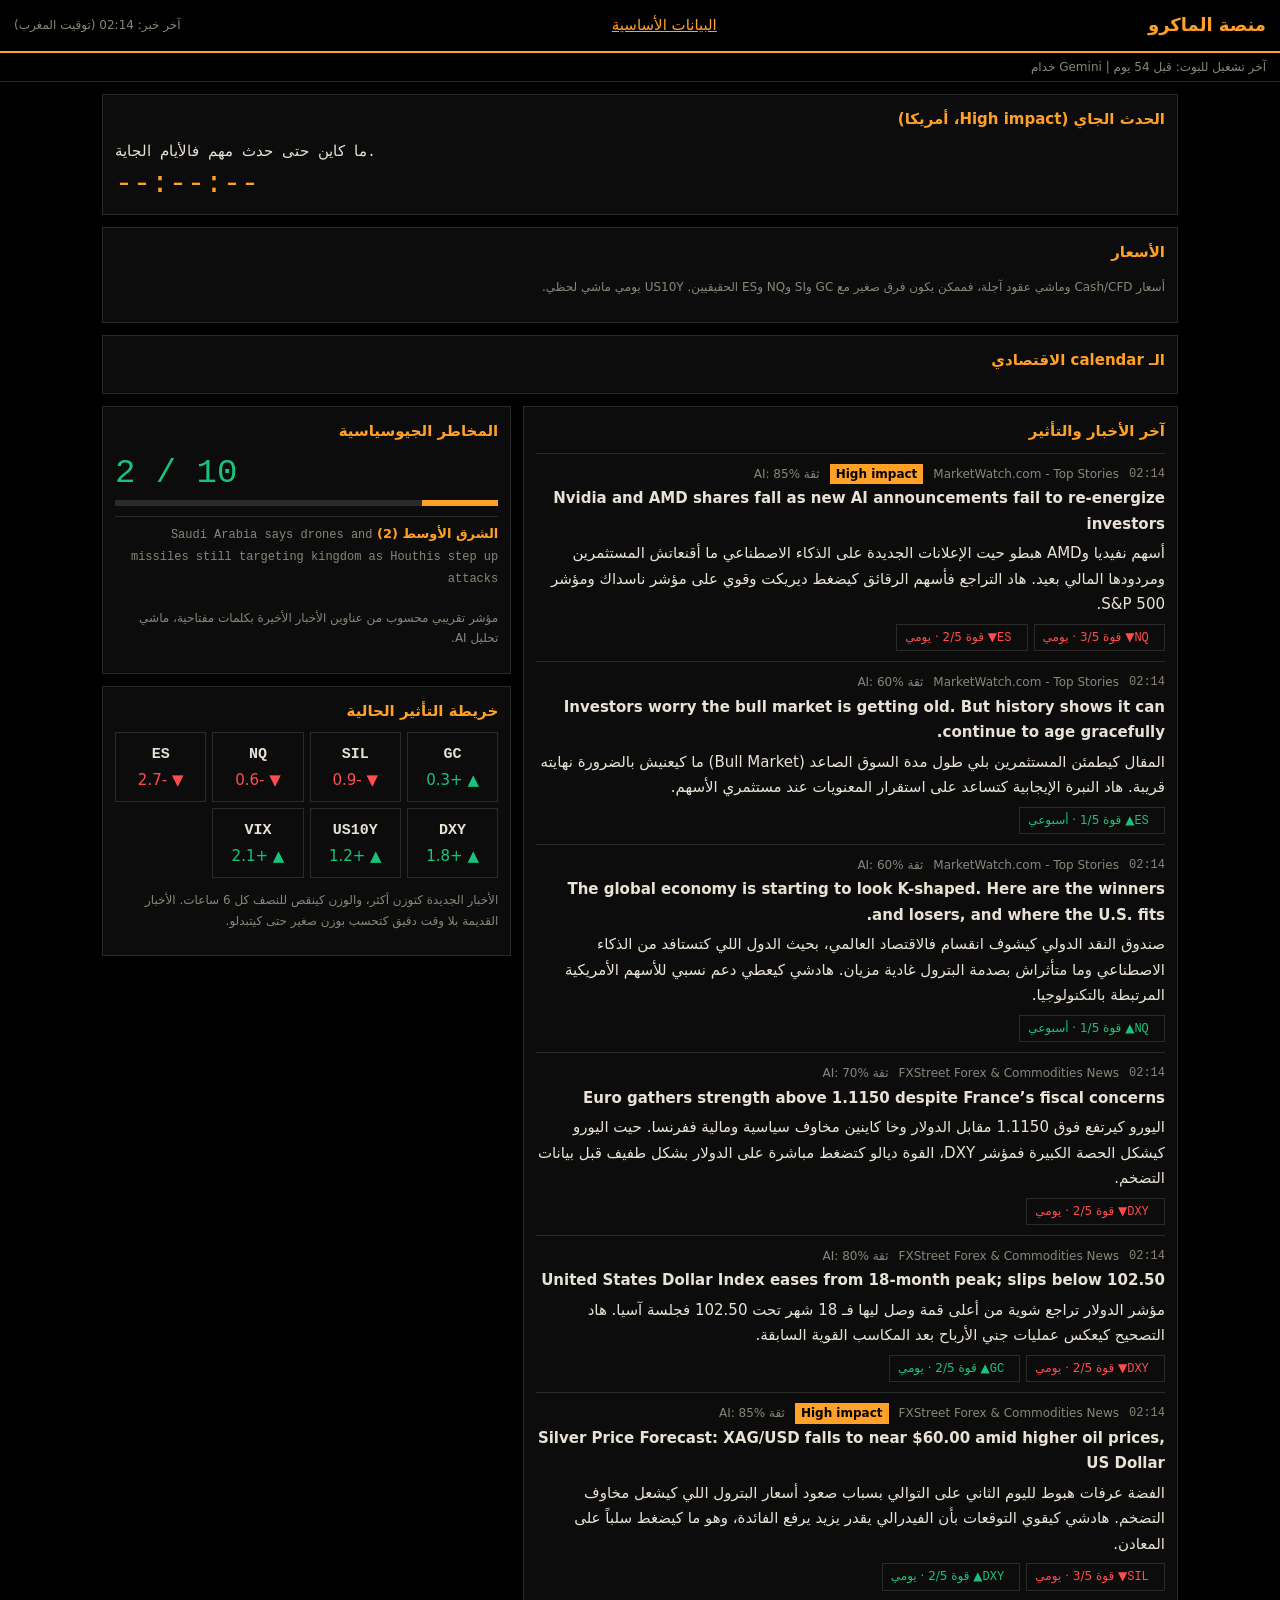
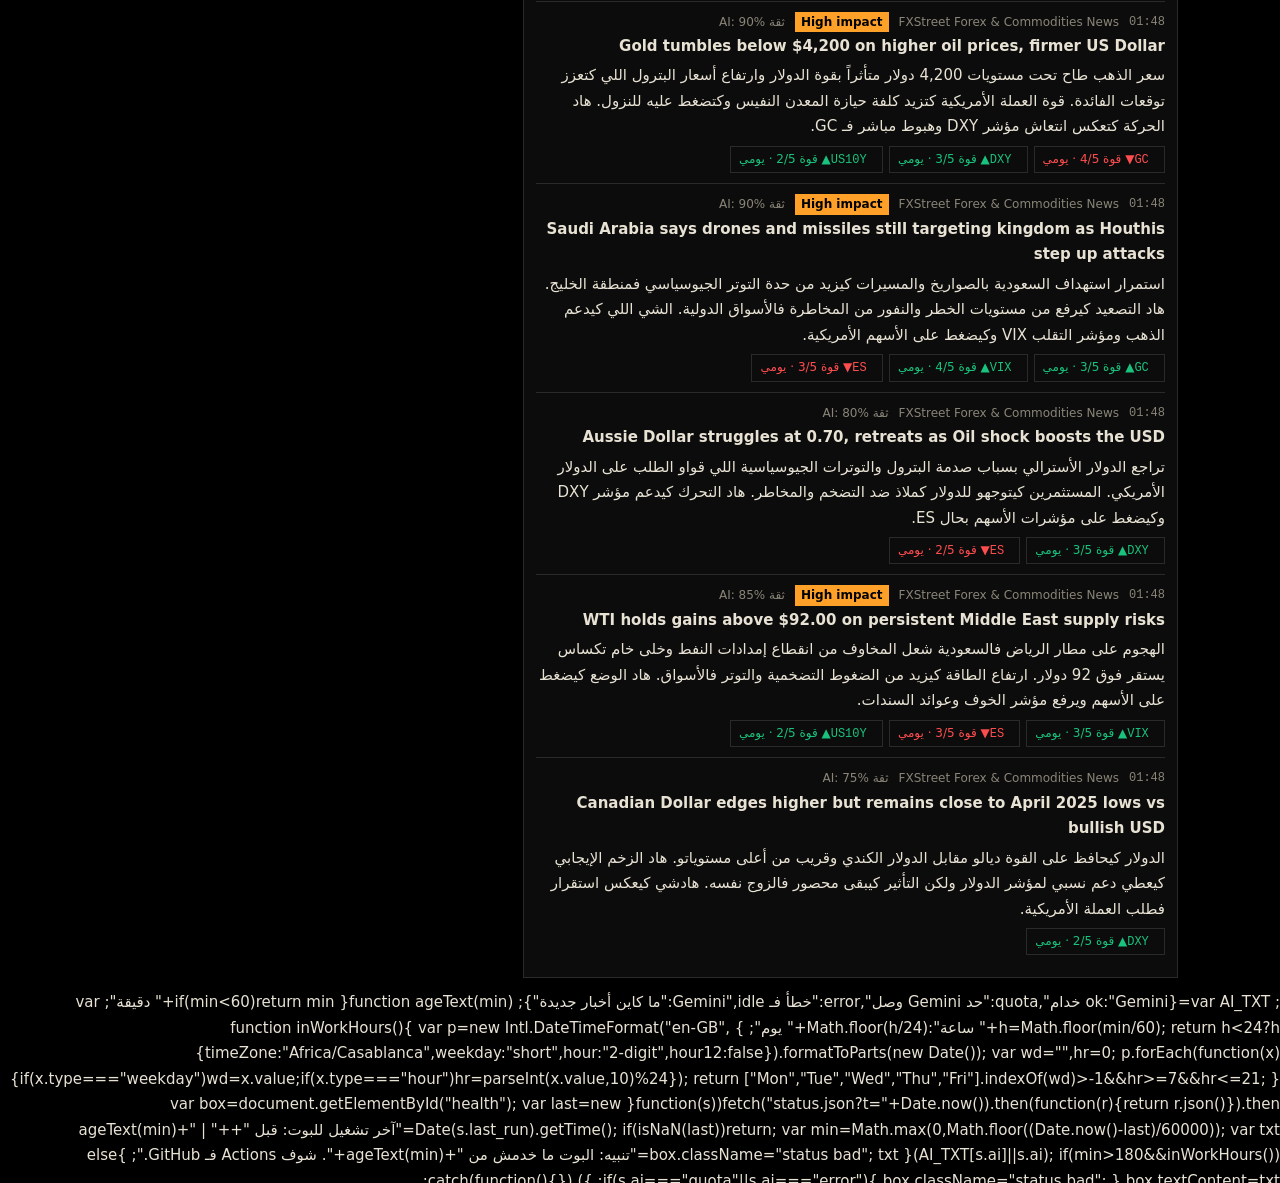
==== commit cd031318: "Update index.html" ====
--- a/docs/index.html
+++ b/docs/index.html
@@ -104,7 +104,7 @@
 <p class="tag">مؤشر تقريبي محسوب من عناوين الأخبار الأخيرة بكلمات مفتاحية، ماشي تحليل AI.</p></section>
 
 <section style="margin-top:12px"><h2>خريطة التأثير الحالية</h2><div class="hm" id="hm"></div>
-<p class="tag">المجموع ديال تأثير الأخبار الأخيرة على كل أصل.</p></section>
+<p class="tag">الأخبار الجديدة كتوزن أكثر، والوزن كينقص للنصف كل 6 ساعات. الأخبار القديمة بلا وقت دقيق كتحسب بوزن صغير حتى كيتبدلو.</p></section>
 </div>
 
 </main>
@@ -122,6 +122,19 @@
 };
 function el(t,c,x){var e=document.createElement(t);if(c)e.className=c;if(x!==undefined)e.textContent=x;return e}
 
+function ageH(n){return n.ts?Math.max(0,(Date.now()-n.ts)/3600000):null}
+function weight(n){
+  var h=ageH(n);
+  if(h===null)return 0.3;
+  if(h>48)return 0;
+  return Math.pow(0.5,h/6);
+}
+function agoText(h){
+  if(h<1)return "قبل "+Math.max(1,Math.round(h*60))+" د";
+  if(h<24)return "قبل "+Math.round(h)+" س";
+  return "قبل "+Math.round(h/24)+" ي";
+}
+
 function geo(list){
   var items=list.slice(0,15),sum=0,zones={};
   items.forEach(function(n){
@@ -156,8 +169,9 @@
   ASSETS.forEach(function(a){score[a]=0});
   if(!list.length){feed.appendChild(el("p","tag","ما كاين حتى خبر محلل دابا. المنصة كتجيب الأخبار كل ساعة فأيام العمل."))}
   list.forEach(function(n){
-    var d=el("div","news"),m=el("div","meta");
+    var d=el("div","news"),m=el("div","meta"),w=weight(n),h=ageH(n);
     m.appendChild(el("span","ltr",n.time||""));
+    if(h!==null)m.appendChild(el("span","",agoText(h)));
     m.appendChild(el("span","",n.source||""));
     if((n.importance||0)>=4)m.appendChild(el("span","hi","High impact"));
     m.appendChild(el("span","","ثقة AI: "+(n.confidence||0)+"%"));
@@ -174,13 +188,13 @@
       ch.appendChild(el("span","ltr",i.asset+" "));
       ch.appendChild(document.createTextNode((ARR[k]||"")+" قوة "+i.strength+"/5 \u00b7 "+(DUR[i.duration]||i.duration)));
       c.appendChild(ch);
-      if(score[i.asset]!==undefined)score[i.asset]+=(k==="up"?1:k==="down"?-1:0)*(i.strength||0);
+      if(score[i.asset]!==undefined)score[i.asset]+=(k==="up"?1:k==="down"?-1:0)*(i.strength||0)*w;
     });
     d.appendChild(c);feed.appendChild(d);
   });
   var hm=document.getElementById("hm");
   ASSETS.forEach(function(a){
-    var v=score[a],k=v>0?"up":v<0?"dn":"nu",cell=el("div","cell");
+    var v=Math.round(score[a]*10)/10,k=v>0?"up":v<0?"dn":"nu",cell=el("div","cell");
     cell.appendChild(el("b","ltr",a));cell.appendChild(el("br"));
     cell.appendChild(el("span",k,(v>0?"\u25b2 +":v<0?"\u25bc ":"\u25cf ")+v));
     hm.appendChild(cell);
@@ -259,4 +273,34 @@
 }).catch(function(){});
 </script>
 </body>
+</html>;
+
+var AI_TXT={ok:"Gemini خدام",quota:"حد Gemini وصل",error:"خطأ فـ Gemini",idle:"ما كاين أخبار جديدة"};
+function ageText(min){
+  if(min<60)return min+" دقيقة";
+  var h=Math.floor(min/60);
+  return h<24?h+" ساعة":Math.floor(h/24)+" يوم";
+}
+function inWorkHours(){
+  var p=new Intl.DateTimeFormat("en-GB",{timeZone:"Africa/Casablanca",weekday:"short",hour:"2-digit",hour12:false}).formatToParts(new Date());
+  var wd="",hr=0;
+  p.forEach(function(x){if(x.type==="weekday")wd=x.value;if(x.type==="hour")hr=parseInt(x.value,10)%24});
+  return ["Mon","Tue","Wed","Thu","Fri"].indexOf(wd)>-1&&hr>=7&&hr<=21;
+}
+fetch("status.json?t="+Date.now()).then(function(r){return r.json()}).then(function(s){
+  var box=document.getElementById("health");
+  var last=new Date(s.last_run).getTime();
+  if(isNaN(last))return;
+  var min=Math.max(0,Math.floor((Date.now()-last)/60000));
+  var txt="آخر تشغيل للبوت: قبل "+ageText(min)+" | "+(AI_TXT[s.ai]||s.ai);
+  if(min>180&&inWorkHours()){
+    box.className="status bad";
+    txt="تنبيه: البوت ما خدمش من "+ageText(min)+". شوف Actions فـ GitHub.";
+  }else if(s.ai==="quota"||s.ai==="error"){
+    box.className="status bad";
+  }
+  box.textContent=txt;
+}).catch(function(){});
+</script>
+</body>
 </html>
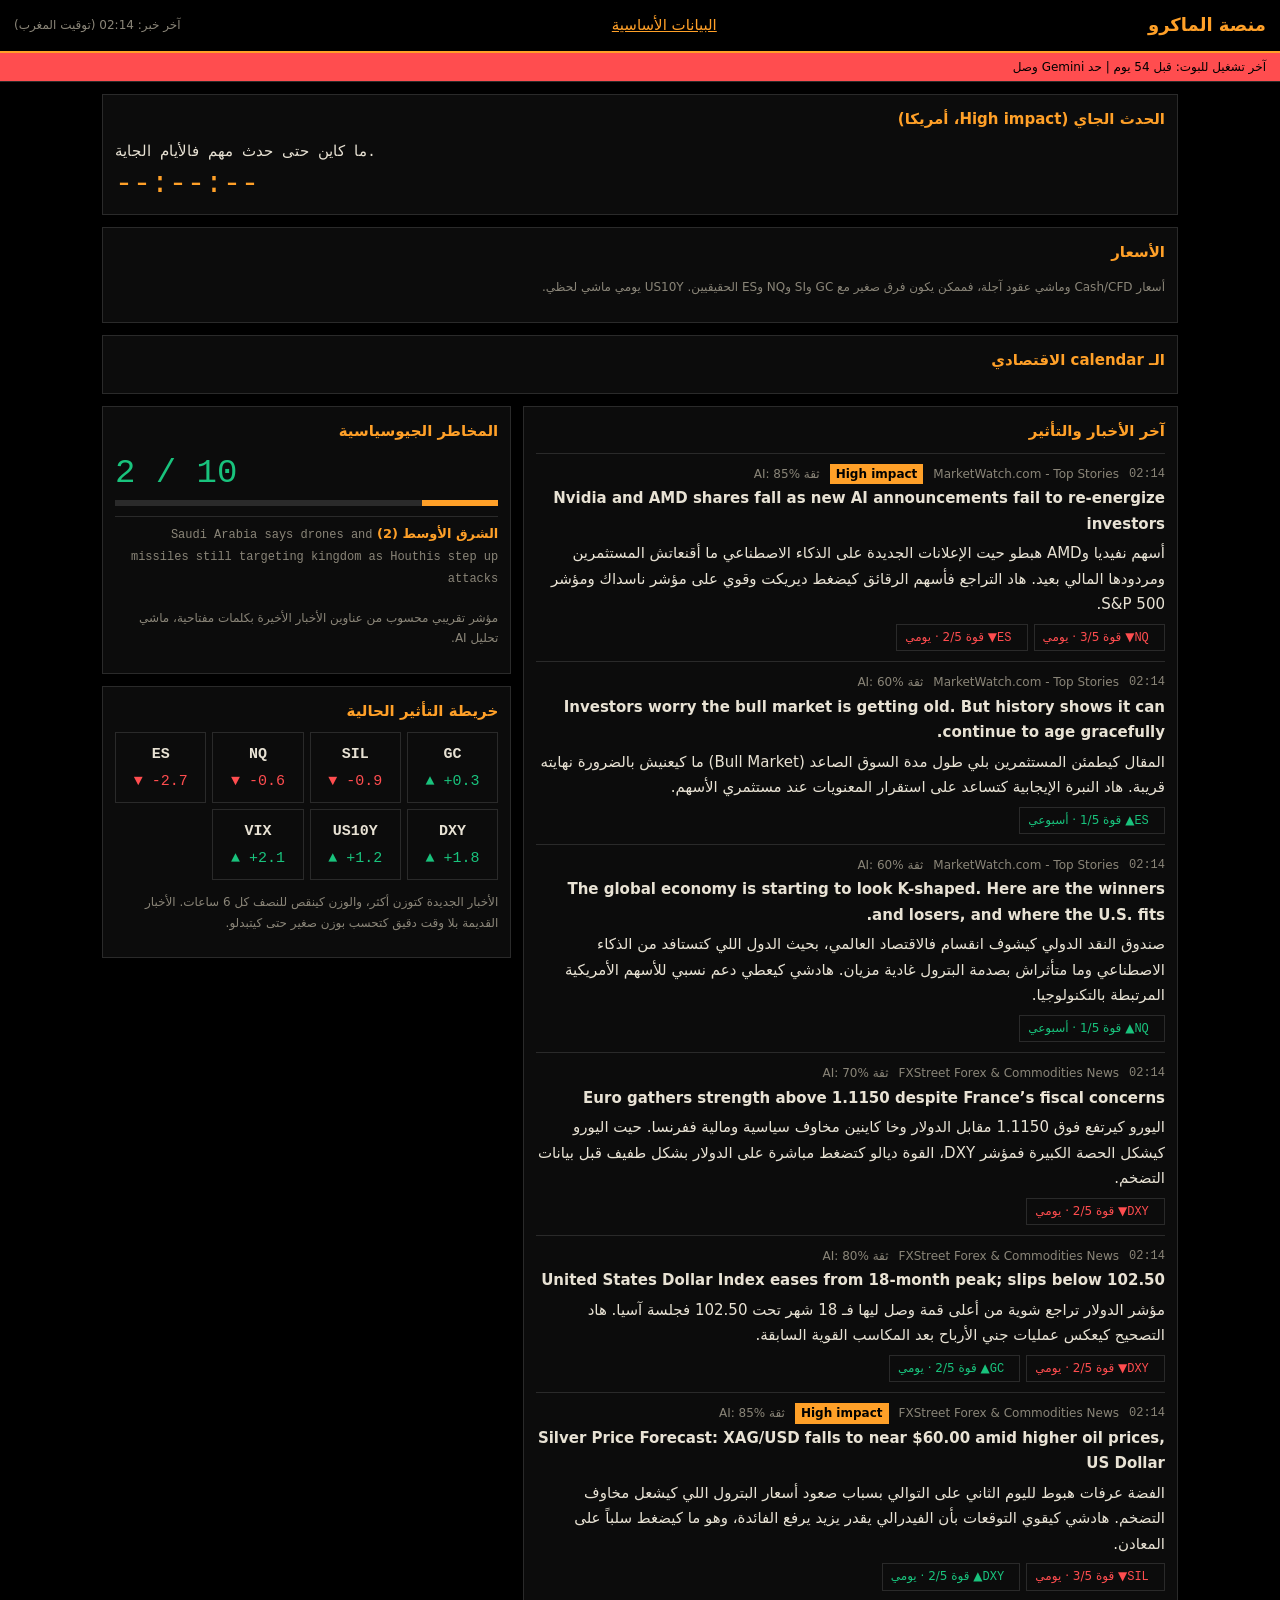
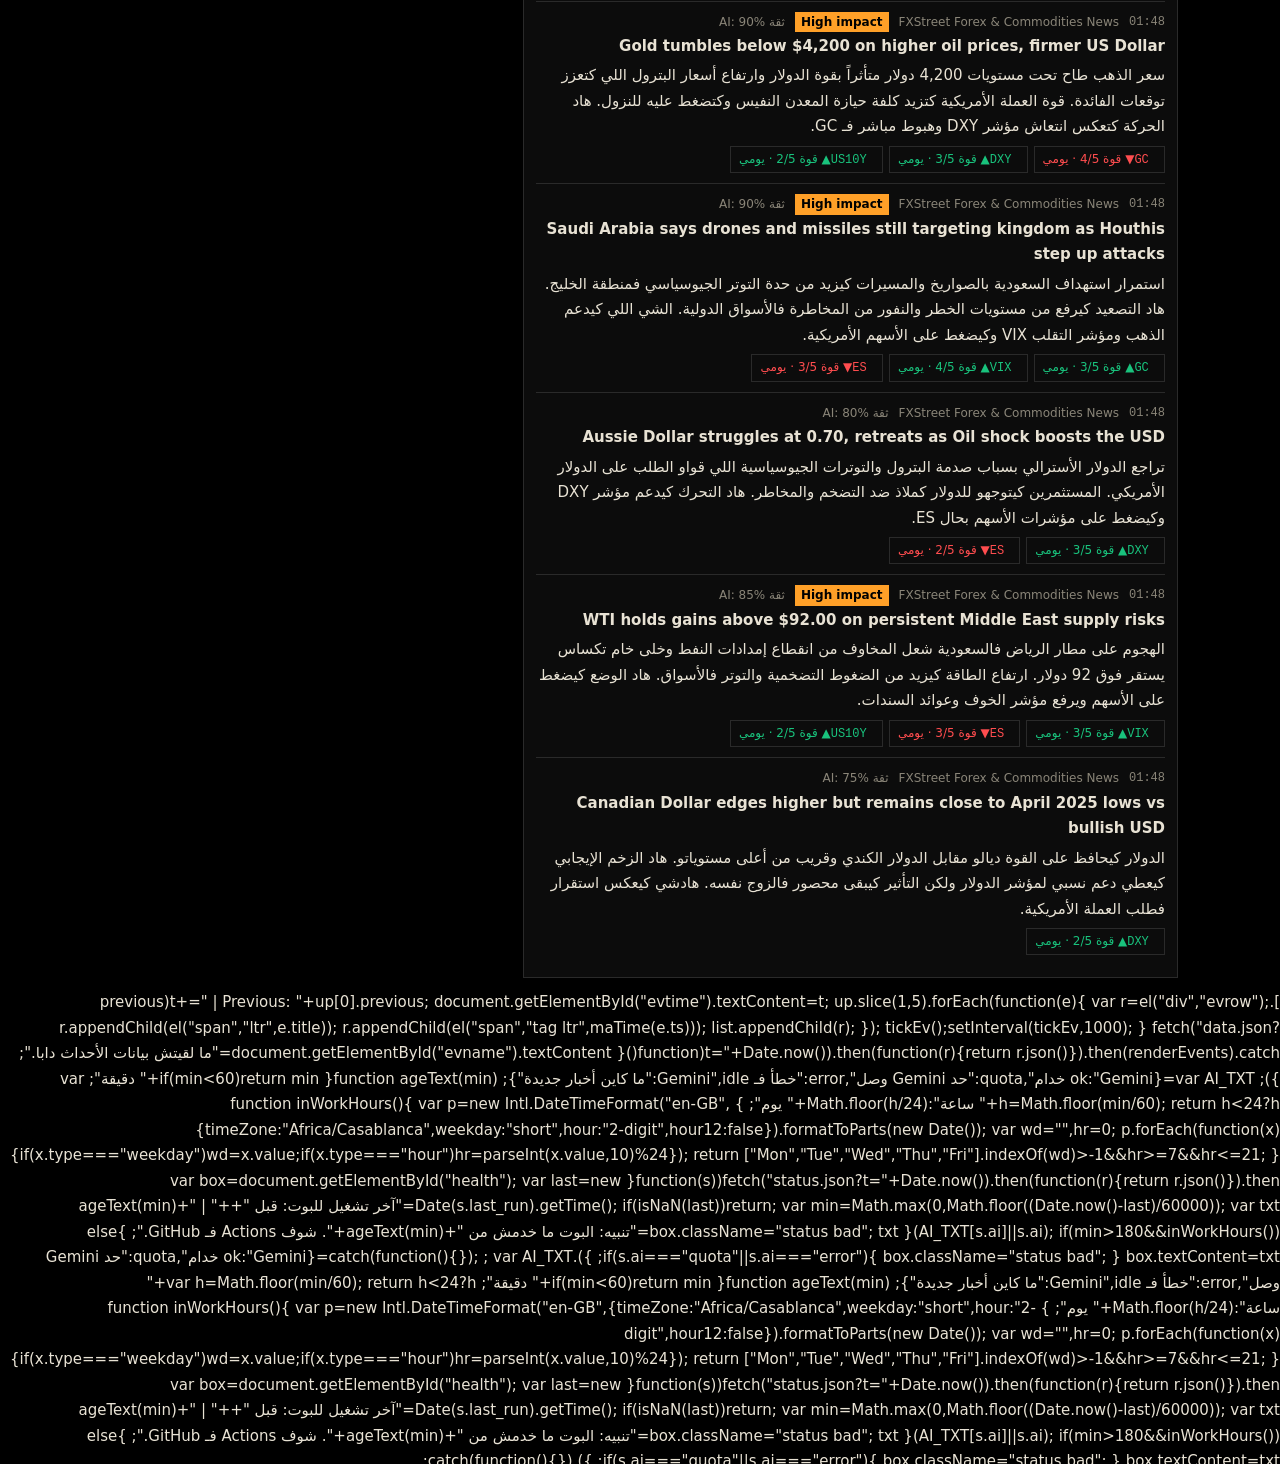
==== commit 302f11a9: "Update index.html" ====
--- a/docs/index.html
+++ b/docs/index.html
@@ -196,7 +196,7 @@
   ASSETS.forEach(function(a){
     var v=Math.round(score[a]*10)/10,k=v>0?"up":v<0?"dn":"nu",cell=el("div","cell");
     cell.appendChild(el("b","ltr",a));cell.appendChild(el("br"));
-    cell.appendChild(el("span",k,(v>0?"\u25b2 +":v<0?"\u25bc ":"\u25cf ")+v));
+    cell.appendChild(el("span",k+" ltr",(v>0?"\u25b2 +":v<0?"\u25bc ":"\u25cf ")+v));
     hm.appendChild(cell);
   });
   geo(list);
@@ -273,7 +273,19 @@
 }).catch(function(){});
 </script>
 </body>
-</html>;
+</html>].previous)t+=" | Previous: "+up[0].previous;
+  document.getElementById("evtime").textContent=t;
+  up.slice(1,5).forEach(function(e){
+    var r=el("div","evrow");
+    r.appendChild(el("span","ltr",e.title));
+    r.appendChild(el("span","tag ltr",maTime(e.ts)));
+    list.appendChild(r);
+  });
+  tickEv();setInterval(tickEv,1000);
+}
+fetch("data.json?t="+Date.now()).then(function(r){return r.json()}).then(renderEvents).catch(function(){
+  document.getElementById("evname").textContent="ما لقيتش بيانات الأحداث دابا.";
+});
 
 var AI_TXT={ok:"Gemini خدام",quota:"حد Gemini وصل",error:"خطأ فـ Gemini",idle:"ما كاين أخبار جديدة"};
 function ageText(min){
@@ -303,4 +315,34 @@
 }).catch(function(){});
 </script>
 </body>
+</html>;
+
+var AI_TXT={ok:"Gemini خدام",quota:"حد Gemini وصل",error:"خطأ فـ Gemini",idle:"ما كاين أخبار جديدة"};
+function ageText(min){
+  if(min<60)return min+" دقيقة";
+  var h=Math.floor(min/60);
+  return h<24?h+" ساعة":Math.floor(h/24)+" يوم";
+}
+function inWorkHours(){
+  var p=new Intl.DateTimeFormat("en-GB",{timeZone:"Africa/Casablanca",weekday:"short",hour:"2-digit",hour12:false}).formatToParts(new Date());
+  var wd="",hr=0;
+  p.forEach(function(x){if(x.type==="weekday")wd=x.value;if(x.type==="hour")hr=parseInt(x.value,10)%24});
+  return ["Mon","Tue","Wed","Thu","Fri"].indexOf(wd)>-1&&hr>=7&&hr<=21;
+}
+fetch("status.json?t="+Date.now()).then(function(r){return r.json()}).then(function(s){
+  var box=document.getElementById("health");
+  var last=new Date(s.last_run).getTime();
+  if(isNaN(last))return;
+  var min=Math.max(0,Math.floor((Date.now()-last)/60000));
+  var txt="آخر تشغيل للبوت: قبل "+ageText(min)+" | "+(AI_TXT[s.ai]||s.ai);
+  if(min>180&&inWorkHours()){
+    box.className="status bad";
+    txt="تنبيه: البوت ما خدمش من "+ageText(min)+". شوف Actions فـ GitHub.";
+  }else if(s.ai==="quota"||s.ai==="error"){
+    box.className="status bad";
+  }
+  box.textContent=txt;
+}).catch(function(){});
+</script>
+</body>
 </html>
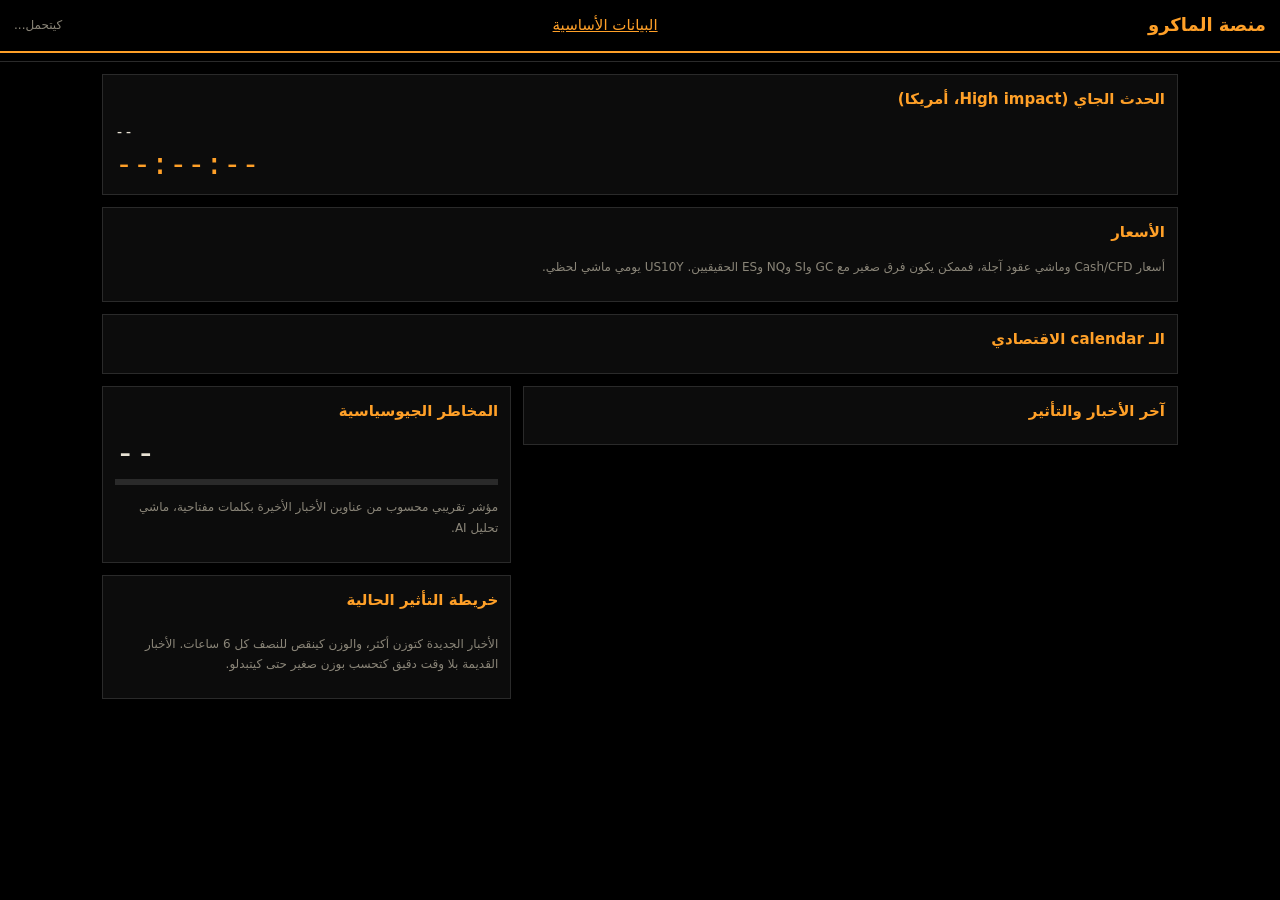
==== commit 11647762: "Update index.html" ====
--- a/docs/index.html
+++ b/docs/index.html
@@ -2,236 +2,11 @@
 <html lang="ar" dir="rtl">
 <head>
 <meta charset="utf-8">
-<meta name="viewport" content="width=device-width, initial-scale=1">
+<meta http-equiv="refresh" content="0;url=dash.html">
 <title>منصة الماكرو</title>
-<style>
-:root{--bg:#000;--p:#0c0c0c;--ln:#2a2a2a;--tx:#e8e2d4;--mu:#8a8578;--am:#ffa028;--up:#19c37d;--dn:#ff4d4f}
-*{box-sizing:border-box}
-body{margin:0;background:var(--bg);color:var(--tx);font:15px/1.7 system-ui,sans-serif}
-header{display:flex;justify-content:space-between;align-items:center;gap:8px;flex-wrap:wrap;padding:10px 14px;border-bottom:2px solid var(--am)}
-h1{margin:0;font-size:18px;color:var(--am)}
-h2{margin:0 0 8px;font-size:15px;color:var(--am)}
-a.nav{color:var(--am)}
-.tag{font-size:12px;color:var(--mu)}
-.status{padding:4px 14px;font-size:12px;border-bottom:1px solid var(--ln);color:var(--mu)}
-.status.bad{color:#000;background:var(--dn)}
-main{display:grid;gap:12px;padding:12px;max-width:1100px;margin:auto}
-@media(min-width:900px){main{grid-template-columns:1.6fr 1fr;align-items:start}.full{grid-column:1/-1}}
-section{background:var(--p);border:1px solid var(--ln);padding:12px}
-.tv{direction:ltr}
-.news{padding:10px 0;border-top:1px solid var(--ln)}
-.meta{display:flex;gap:10px;flex-wrap:wrap;font-size:12px;color:var(--mu)}
-.hi{background:var(--am);color:#000;padding:0 6px;font-weight:600}
-.news b{display:block;margin-top:2px}
-.news a{color:var(--tx);text-decoration:none}
-.news p{margin:4px 0 6px}
-.chips{display:flex;gap:6px;flex-wrap:wrap}
-.chip{border:1px solid var(--ln);padding:2px 8px;font-size:12px}
-.up{color:var(--up)}.dn{color:var(--dn)}.nu{color:var(--mu)}.am{color:var(--am)}
-.hm{display:grid;grid-template-columns:repeat(auto-fill,minmax(88px,1fr));gap:6px}
-.cell{padding:8px;text-align:center;border:1px solid var(--ln)}
-.ltr{direction:ltr;unicode-bidi:isolate;font-family:ui-monospace,monospace}
-.risk{font-size:34px;line-height:1.2}
-.bar{height:6px;background:var(--ln);margin:6px 0 10px}
-.bar i{display:block;height:100%;width:0;background:var(--am)}
-.zone{padding:6px 0;border-top:1px solid var(--ln);font-size:13px}
-.zone b{color:var(--am)}
-.cd{font-size:30px;color:var(--am);line-height:1.2}
-.evrow{display:flex;justify-content:space-between;gap:8px;padding:6px 0;border-top:1px solid var(--ln);font-size:13px}
-</style>
 </head>
-<body>
-<header><h1>منصة الماكرو</h1><a class="nav" href="fundamentals.html">البيانات الأساسية</a><span class="tag" id="upd">كيتحمل...</span></header>
-<div class="status" id="health"></div>
-<main>
-
-<section class="full"><h2>الحدث الجاي (High impact، أمريكا)</h2>
-<div id="evname" class="ltr">--</div>
-<div class="cd ltr" id="cd">--:--:--</div>
-<div class="tag" id="evtime"></div>
-<div id="evlist"></div></section>
-
-<section class="full"><h2>الأسعار</h2>
-<div class="tv tradingview-widget-container">
-<div class="tradingview-widget-container__widget"></div>
-<script type="text/javascript" src="https://s3.tradingview.com/external-embedding/embed-widget-market-quotes.js" async>
-{
-"width":"100%",
-"height":360,
-"symbolsGroups":[
-{"name":"Markets","symbols":[
-{"name":"OANDA:XAUUSD","displayName":"GC (Gold)"},
-{"name":"OANDA:XAGUSD","displayName":"SIL (Silver)"},
-{"name":"FOREXCOM:NSXUSD","displayName":"NQ (Nasdaq 100)"},
-{"name":"FOREXCOM:SPXUSD","displayName":"ES (S&P 500)"},
-{"name":"CAPITALCOM:DXY","displayName":"DXY"},
-{"name":"FRED:DGS10","displayName":"US10Y"},
-{"name":"CAPITALCOM:VIX","displayName":"VIX"}
-]}
-],
-"showSymbolLogo":false,
-"colorTheme":"dark",
-"isTransparent":true,
-"locale":"en"
-}
-</script>
-</div>
-<p class="tag">أسعار Cash/CFD وماشي عقود آجلة، فممكن يكون فرق صغير مع GC وSI وNQ وES الحقيقيين. US10Y يومي ماشي لحظي.</p></section>
-
-<section class="full"><h2>الـ calendar الاقتصادي</h2>
-<div class="tv tradingview-widget-container">
-<div class="tradingview-widget-container__widget"></div>
-<script type="text/javascript" src="https://s3.tradingview.com/external-embedding/embed-widget-events.js" async>
-{
-"colorTheme":"dark",
-"isTransparent":true,
-"width":"100%",
-"height":"420",
-"locale":"en",
-"importanceFilter":"0,1",
-"countryFilter":"us,eu,gb"
-}
-</script>
-</div></section>
-
-<section><h2>آخر الأخبار والتأثير</h2><div id="feed"></div></section>
-
-<div>
-<section><h2>المخاطر الجيوسياسية</h2>
-<div class="risk ltr" id="risk">--</div>
-<div class="bar"><i id="bar"></i></div>
-<div id="zones"></div>
-<p class="tag">مؤشر تقريبي محسوب من عناوين الأخبار الأخيرة بكلمات مفتاحية، ماشي تحليل AI.</p></section>
-
-<section style="margin-top:12px"><h2>خريطة التأثير الحالية</h2><div class="hm" id="hm"></div>
-<p class="tag">الأخبار الجديدة كتوزن أكثر، والوزن كينقص للنصف كل 6 ساعات. الأخبار القديمة بلا وقت دقيق كتحسب بوزن صغير حتى كيتبدلو.</p></section>
-</div>
-
-</main>
-<script>
-var ASSETS=["GC","SIL","NQ","ES","DXY","US10Y","VIX"];
-var DUR={instant:"لحظي",daily:"يومي",weekly:"أسبوعي"};
-var ARR={up:"\u25b2",down:"\u25bc",neutral:"\u25cf"};
-var CLS={up:"up",down:"dn",neutral:"nu"};
-var GEO={
-"الشرق الأوسط":["middle east","iran","israel","gaza","houthi","red sea","saudi","hormuz","lebanon","syria","yemen"],
-"روسيا وأوكرانيا":["russia","ukraine","kremlin","putin","moscow","kyiv"],
-"الصين وتايوان":["taiwan","south china sea","beijing"],
-"كوريا":["north korea","pyongyang"],
-"عقوبات وحرب تجارية":["sanction","tariff","embargo","trade war"]
-};
-function el(t,c,x){var e=document.createElement(t);if(c)e.className=c;if(x!==undefined)e.textContent=x;return e}
-
-function ageH(n){return n.ts?Math.max(0,(Date.now()-n.ts)/3600000):null}
-function weight(n){
-  var h=ageH(n);
-  if(h===null)return 0.3;
-  if(h>48)return 0;
-  return Math.pow(0.5,h/6);
-}
-function agoText(h){
-  if(h<1)return "قبل "+Math.max(1,Math.round(h*60))+" د";
-  if(h<24)return "قبل "+Math.round(h)+" س";
-  return "قبل "+Math.round(h/24)+" ي";
-}
-
-function geo(list){
-  var items=list.slice(0,15),sum=0,zones={};
-  items.forEach(function(n){
-    var t=(n.title||"").toLowerCase(),hit=false;
-    Object.keys(GEO).forEach(function(z){
-      if(GEO[z].some(function(k){return t.indexOf(k)>-1})){
-        hit=true;
-        if(!zones[z])zones[z]={c:0,t:n.title||""};
-        zones[z].c++;
-      }
-    });
-    if(hit)sum+=(n.importance||2);
-  });
-  var idx=Math.min(10,Math.round(sum/4));
-  var r=document.getElementById("risk");
-  r.textContent=idx+" / 10";
-  r.className="risk ltr "+(idx>=7?"dn":idx>=4?"am":"up");
-  document.getElementById("bar").style.width=(idx*10)+"%";
-  var z=document.getElementById("zones"),names=Object.keys(zones);
-  if(!names.length){z.appendChild(el("p","tag","ما كاين حتى توتر باين فالأخبار الأخيرة."));return}
-  names.sort(function(a,b){return zones[b].c-zones[a].c});
-  names.forEach(function(nm){
-    var d=el("div","zone");
-    d.appendChild(el("b","",nm+" ("+zones[nm].c+") "));
-    d.appendChild(el("span","tag ltr",zones[nm].t));
-    z.appendChild(d);
-  });
-}
-
-function render(list){
-  var feed=document.getElementById("feed"),score={};
-  ASSETS.forEach(function(a){score[a]=0});
-  if(!list.length){feed.appendChild(el("p","tag","ما كاين حتى خبر محلل دابا. المنصة كتجيب الأخبار كل ساعة فأيام العمل."))}
-  list.forEach(function(n){
-    var d=el("div","news"),m=el("div","meta"),w=weight(n),h=ageH(n);
-    m.appendChild(el("span","ltr",n.time||""));
-    if(h!==null)m.appendChild(el("span","",agoText(h)));
-    m.appendChild(el("span","",n.source||""));
-    if((n.importance||0)>=4)m.appendChild(el("span","hi","High impact"));
-    m.appendChild(el("span","","ثقة AI: "+(n.confidence||0)+"%"));
-    d.appendChild(m);
-    var b=el("b");
-    if(/^https?:/.test(n.link||"")){var a=el("a","",n.title||"");a.href=n.link;a.target="_blank";a.rel="noopener";b.appendChild(a)}
-    else b.textContent=n.title||"";
-    d.appendChild(b);
-    d.appendChild(el("p","",n.summary||""));
-    var c=el("div","chips");
-    (n.impacts||[]).forEach(function(i){
-      var k=i.direction||"neutral";
-      var ch=el("span","chip "+(CLS[k]||"nu"));
-      ch.appendChild(el("span","ltr",i.asset+" "));
-      ch.appendChild(document.createTextNode((ARR[k]||"")+" قوة "+i.strength+"/5 \u00b7 "+(DUR[i.duration]||i.duration)));
-      c.appendChild(ch);
-      if(score[i.asset]!==undefined)score[i.asset]+=(k==="up"?1:k==="down"?-1:0)*(i.strength||0)*w;
-    });
-    d.appendChild(c);feed.appendChild(d);
-  });
-  var hm=document.getElementById("hm");
-  ASSETS.forEach(function(a){
-    var v=Math.round(score[a]*10)/10,k=v>0?"up":v<0?"dn":"nu",cell=el("div","cell");
-    cell.appendChild(el("b","ltr",a));cell.appendChild(el("br"));
-    cell.appendChild(el("span",k+" ltr",(v>0?"\u25b2 +":v<0?"\u25bc ":"\u25cf ")+v));
-    hm.appendChild(cell);
-  });
-  geo(list);
-  document.getElementById("upd").textContent=list.length?"آخر خبر: "+(list[0].time||"")+" (توقيت المغرب)":"";
-}
-fetch("news.json?t="+Date.now()).then(function(r){return r.json()}).then(render).catch(function(){
-  document.getElementById("feed").appendChild(el("p","tag","ما قدرتش نحمل الأخبار. عاود حدث الصفحة بعد شوية."));
-  document.getElementById("upd").textContent="";
-});
-
-var EVENTS=[];
-function maTime(ts){
-  return new Date(ts).toLocaleString("en-GB",{timeZone:"Africa/Casablanca",weekday:"short",day:"2-digit",month:"short",hour:"2-digit",minute:"2-digit"});
-}
-function pad(n){return String(n).padStart(2,"0")}
-function tickEv(){
-  var now=Date.now(),next=null;
-  for(var i=0;i<EVENTS.length;i++){if(EVENTS[i].ts>now){next=EVENTS[i];break}}
-  if(!next)return;
-  var s=Math.floor((next.ts-now)/1000),d=Math.floor(s/86400),h=Math.floor(s%86400/3600),m=Math.floor(s%3600/60),sec=s%60;
-  document.getElementById("cd").textContent=(d>0?d+"d ":"")+pad(h)+":"+pad(m)+":"+pad(sec);
-}
-function renderEvents(d){
-  var name=document.getElementById("evname"),list=document.getElementById("evlist");
-  if(!d||!d.calendar||!d.calendar.length){
-    name.textContent="ما لقيتش بيانات الأحداث دابا.";
-    return;
-  }
-  EVENTS=d.calendar;
-  var now=Date.now(),up=EVENTS.filter(function(e){return e.ts>now});
-  if(!up.length){name.textContent="ما كاين حتى حدث مهم فالأيام الجاية.";return}
-  name.textContent=up[0].title;
-  var t="التوقيت بالمغرب: "+maTime(up[0].ts);
-  if(up[0].forecast)t+=" | Forecast: "+up[0].forecast;
-  if(up[0].previous)t+=" | Previous: "+up[0].previous;
+<body><a href="dash.html">فتح الدشبورد</a></body>
+</html>if(up[0].previous)t+=" | Previous: "+up[0].previous;
   document.getElementById("evtime").textContent=t;
   up.slice(1,5).forEach(function(e){
     var r=el("div","evrow");
